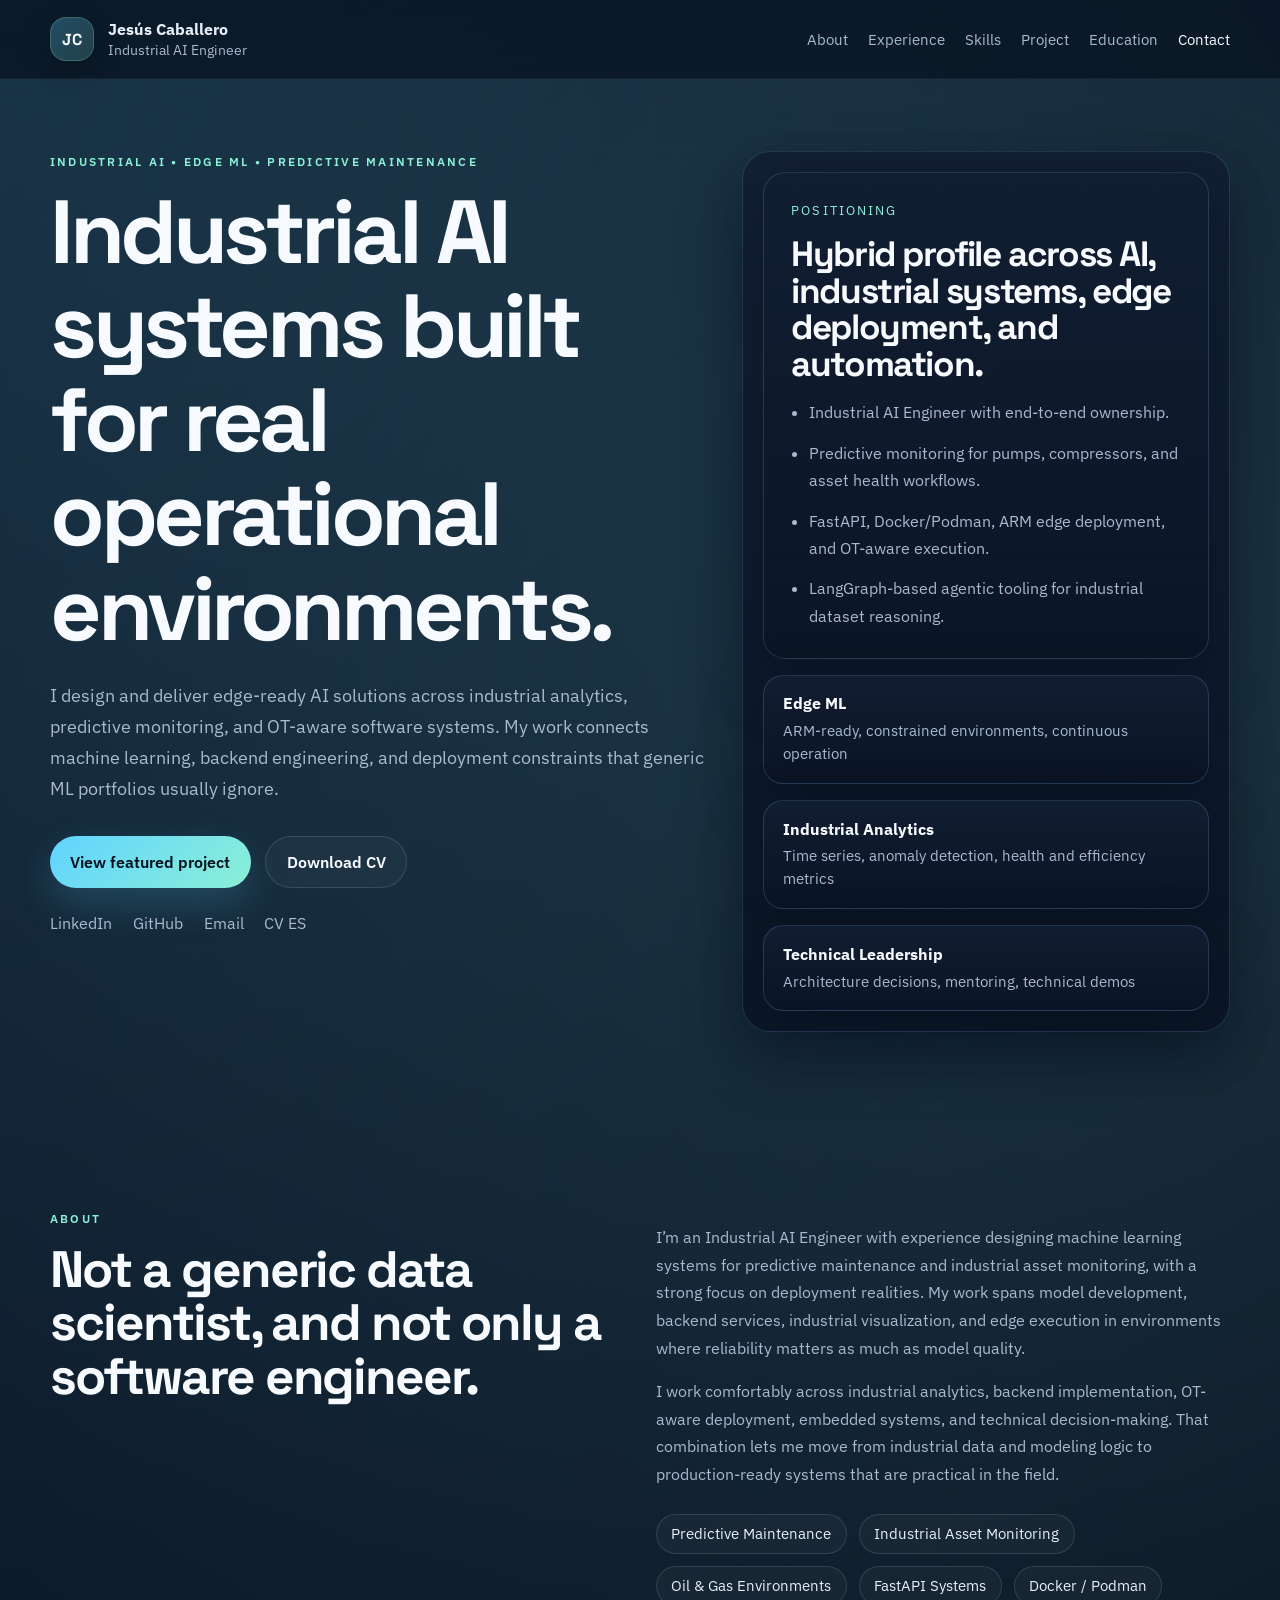
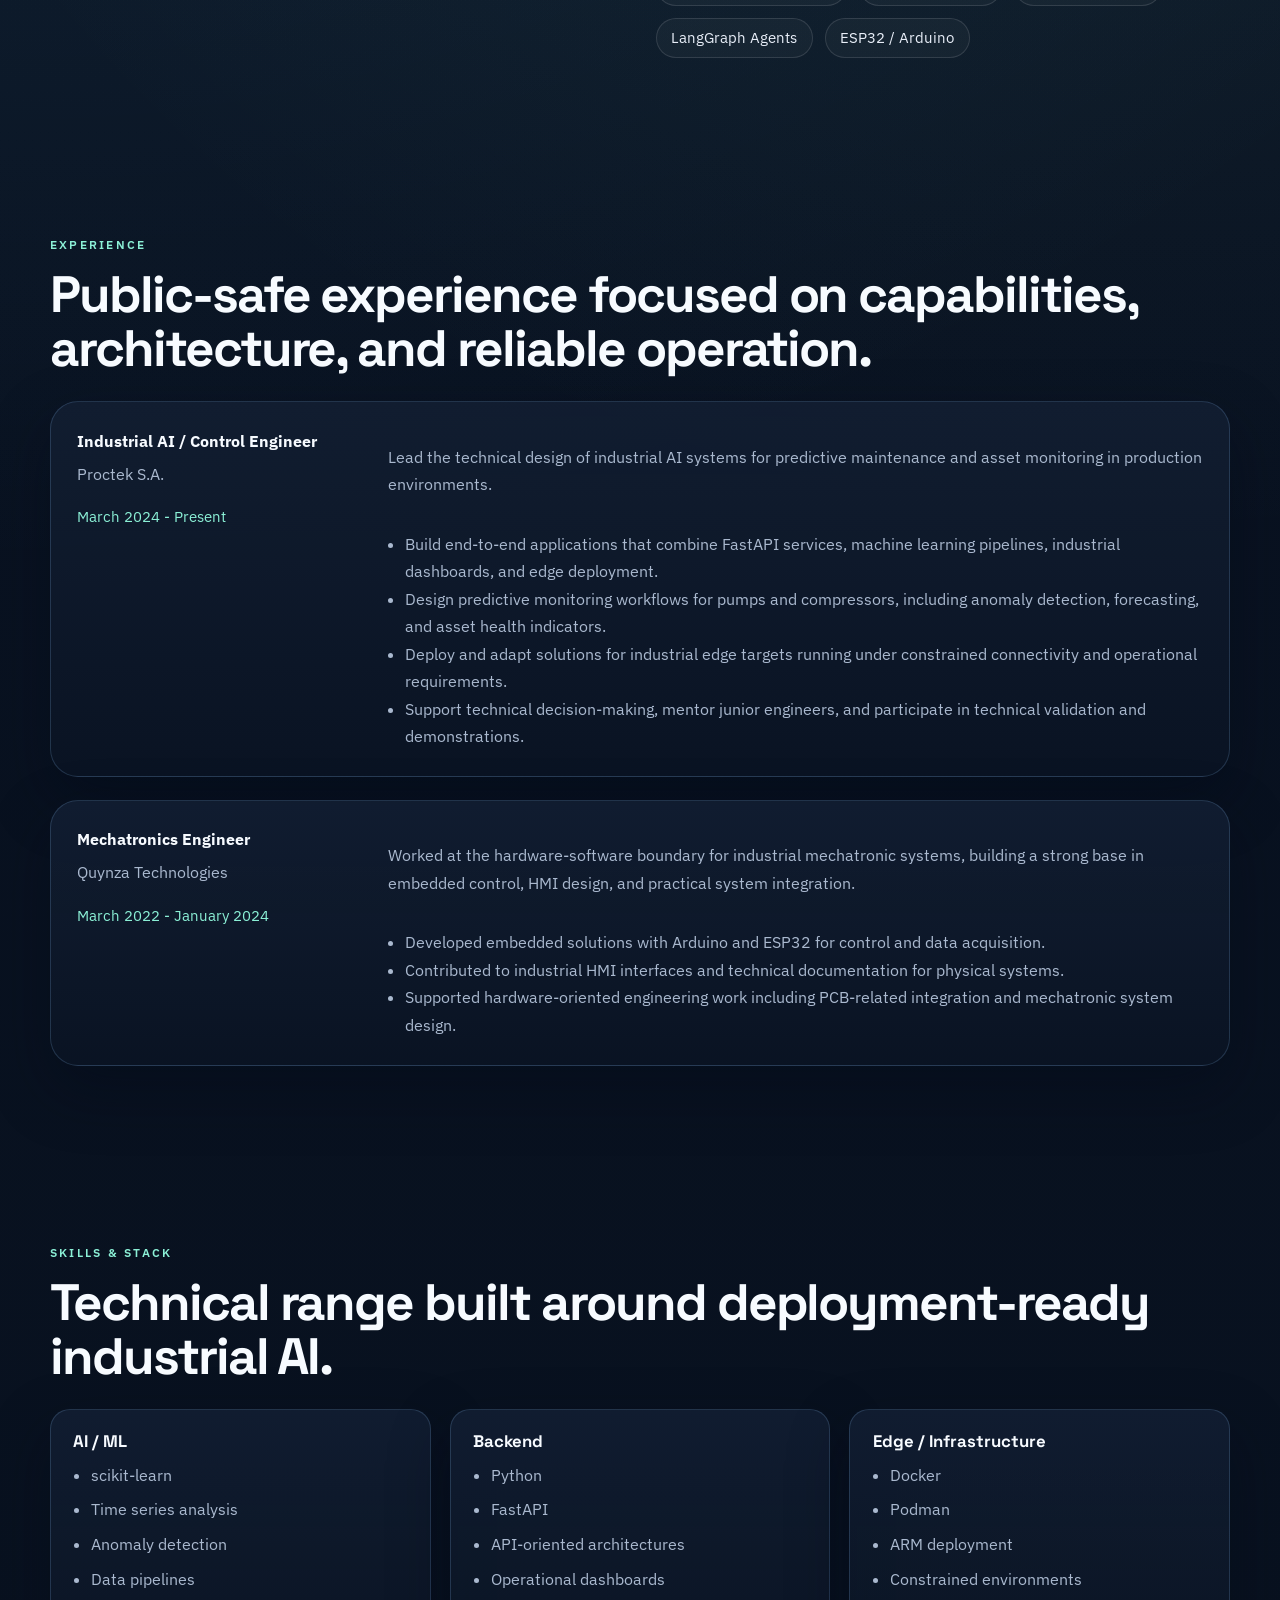
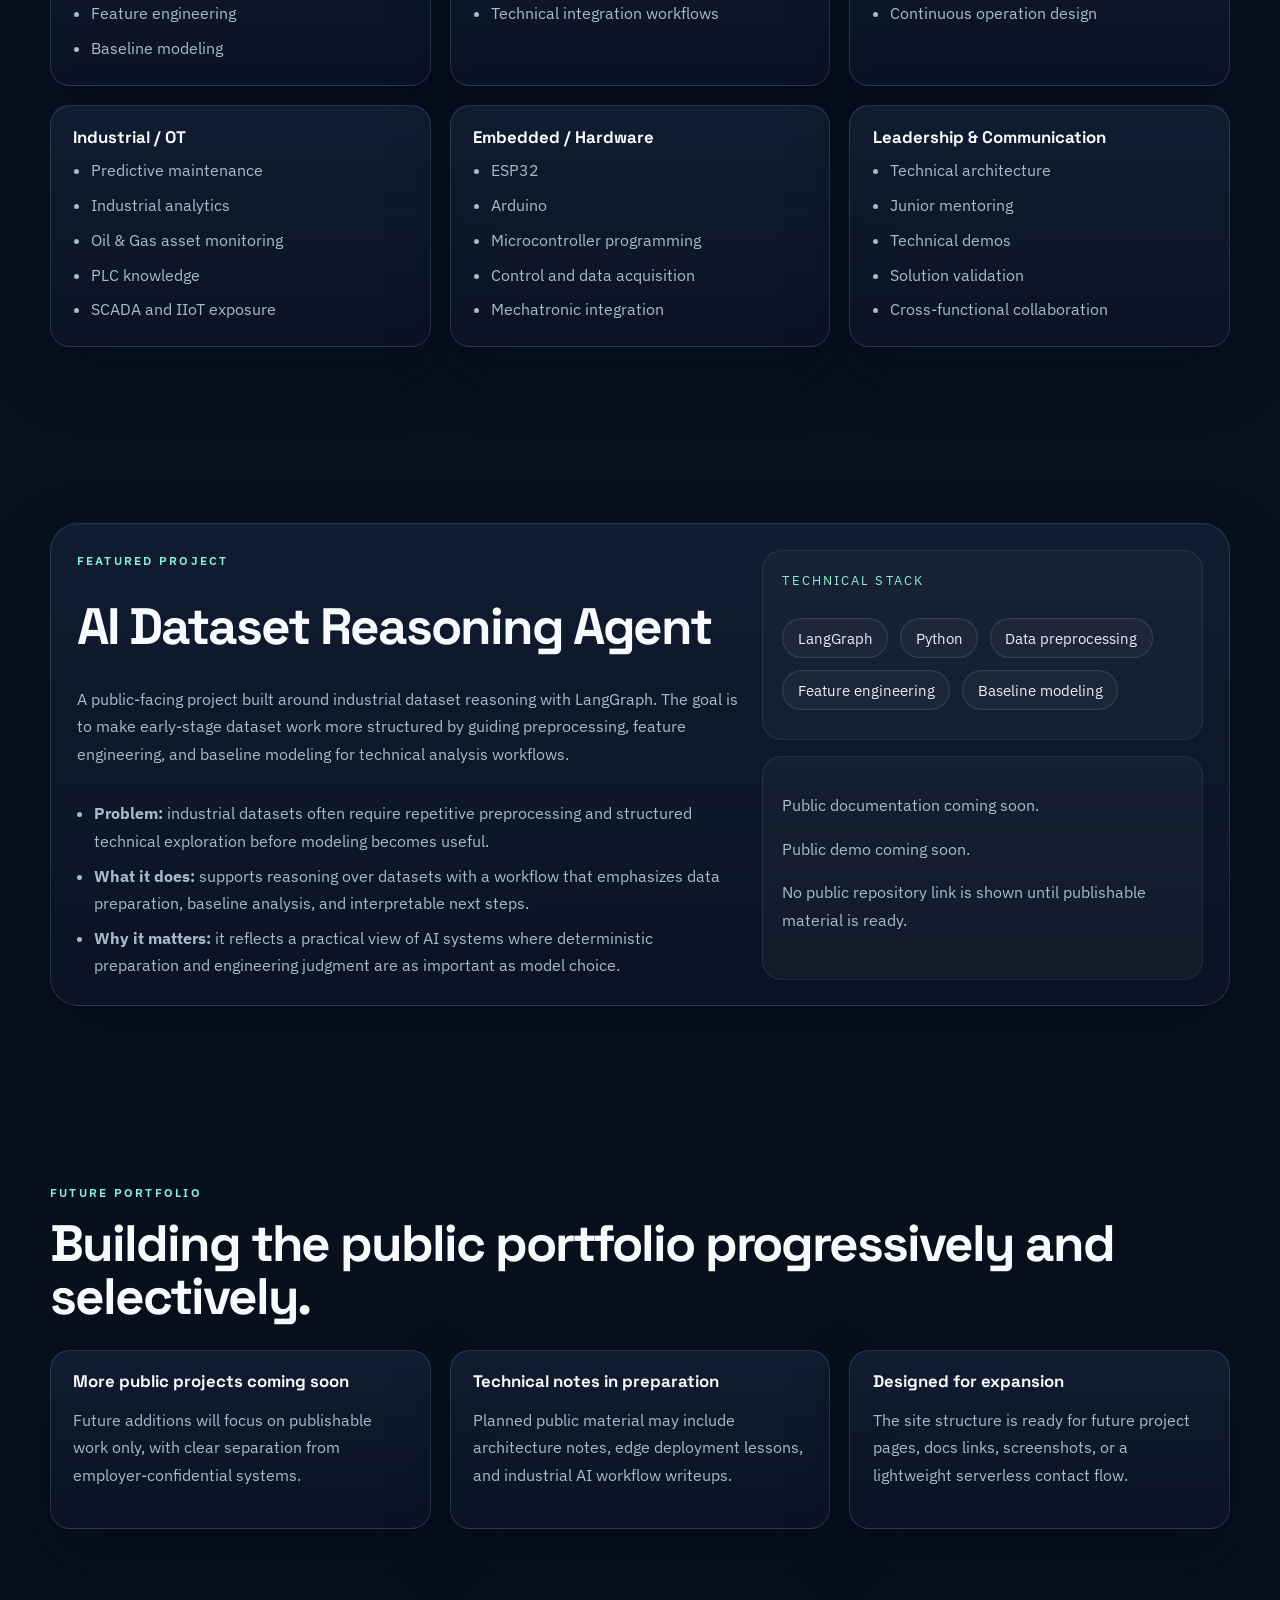
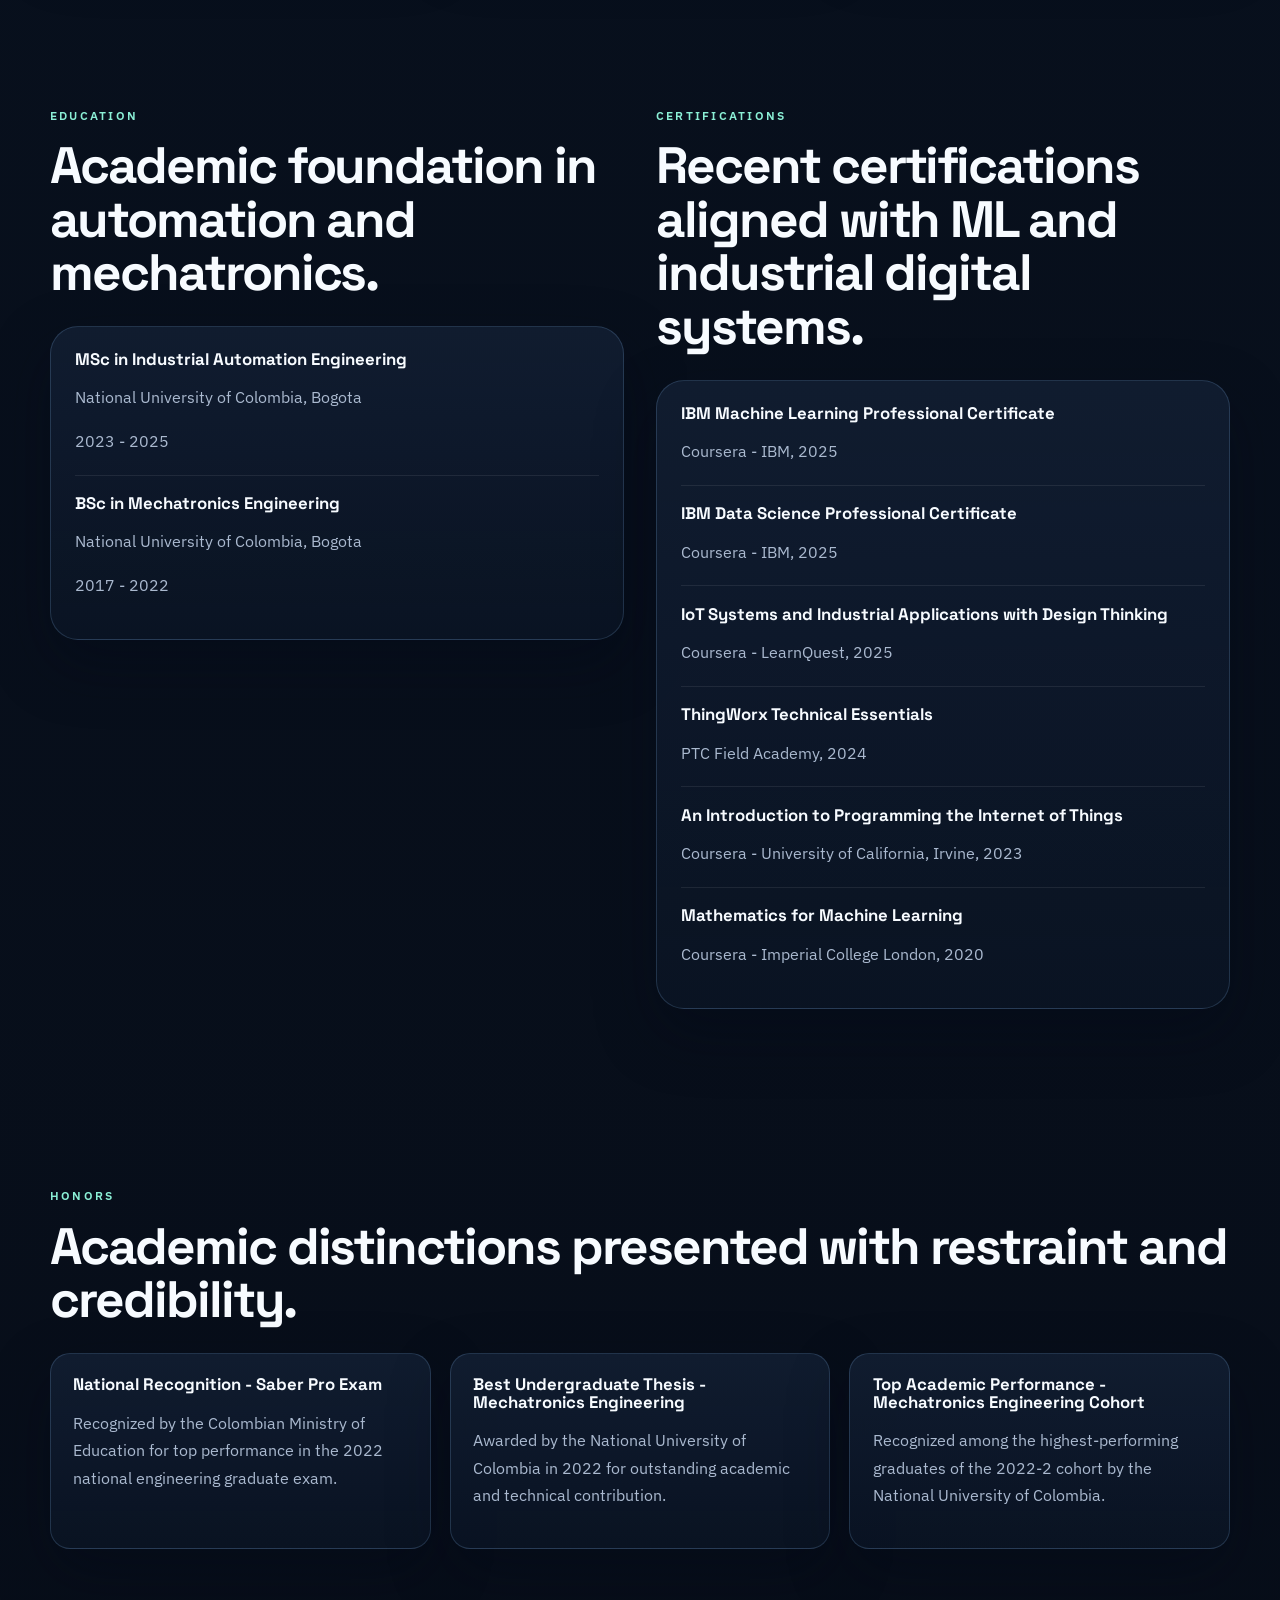
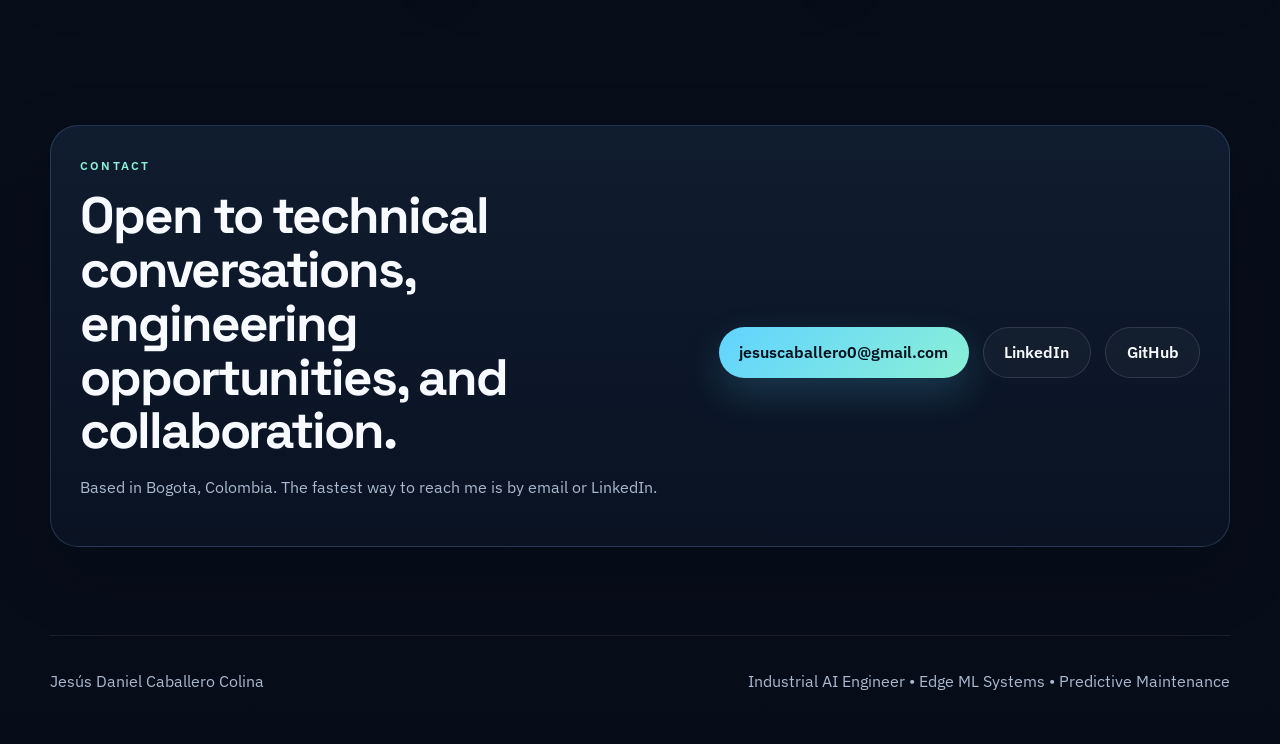
==== index.html @ 7f5365f6 "V1 completa refinada" ====
<!DOCTYPE html>
<html lang="en">
<head>
  <meta charset="UTF-8">
  <meta name="viewport" content="width=device-width, initial-scale=1.0">
  <title>Jesús Caballero | Industrial AI Engineer</title>
  <meta name="description" content="Industrial AI Engineer focused on edge ML systems, predictive maintenance, industrial analytics, and OT-aware deployment for real operational environments.">
  <meta name="keywords" content="Industrial AI Engineer, Edge ML, Predictive Maintenance, Industrial Analytics, Oil and Gas, FastAPI, Docker, LangGraph, Time Series, Anomaly Detection">
  <meta name="theme-color" content="#08111f">
  <meta property="og:title" content="Jesús Caballero | Industrial AI Engineer">
  <meta property="og:description" content="Industrial AI Engineer building edge-ready ML systems for predictive maintenance, industrial analytics, and OT-aware production environments.">
  <meta property="og:type" content="website">
  <meta property="og:url" content="https://jdcaballeroco.github.io/">
  <meta property="og:image" content="https://jdcaballeroco.github.io/assets/icons/favicon.svg">
  <meta name="twitter:card" content="summary_large_image">
  <meta name="twitter:title" content="Jesús Caballero | Industrial AI Engineer">
  <meta name="twitter:description" content="Industrial AI Engineer building edge-ready ML systems for predictive maintenance and industrial analytics.">
  <link rel="icon" href="./assets/icons/favicon.svg" type="image/svg+xml">
  <link rel="preconnect" href="https://fonts.googleapis.com">
  <link rel="preconnect" href="https://fonts.gstatic.com" crossorigin>
  <link href="https://fonts.googleapis.com/css2?family=IBM+Plex+Sans:wght@400;500;600;700&family=Space+Grotesk:wght@500;700&display=swap" rel="stylesheet">
  <link rel="stylesheet" href="./styles.css">
  <script type="application/ld+json">
  {
    "@context": "https://schema.org",
    "@type": "Person",
    "name": "Jesús Daniel Caballero Colina",
    "jobTitle": "Industrial AI Engineer",
    "url": "https://jdcaballeroco.github.io/",
    "email": "mailto:jesuscaballero0@gmail.com",
    "sameAs": [
      "https://www.linkedin.com/in/jdcaballeroco/",
      "https://github.com/jdcaballeroco"
    ],
    "knowsAbout": [
      "Industrial AI",
      "Edge ML",
      "Predictive Maintenance",
      "Industrial Analytics",
      "FastAPI",
      "Docker",
      "LangGraph",
      "Time Series Analysis",
      "Anomaly Detection"
    ],
    "alumniOf": [
      {
        "@type": "CollegeOrUniversity",
        "name": "National University of Colombia"
      }
    ]
  }
  </script>
</head>
<body>
  <a class="skip-link" href="#main-content">Skip to content</a>

  <div class="site-shell">
    <header class="site-header" id="top">
      <div class="container nav-wrap">
        <a class="brand" href="#top" aria-label="Jesús Caballero home">
          <span class="brand-mark">JC</span>
          <span class="brand-text">
            <strong>Jesús Caballero</strong>
            <span>Industrial AI Engineer</span>
          </span>
        </a>

        <button class="nav-toggle" type="button" aria-expanded="false" aria-controls="site-nav">
          <span></span>
          <span></span>
          <span></span>
          <span class="sr-only">Toggle navigation</span>
        </button>

        <nav class="site-nav" id="site-nav" aria-label="Primary">
          <a href="#about">About</a>
          <a href="#experience">Experience</a>
          <a href="#skills">Skills</a>
          <a href="#project">Project</a>
          <a href="#education">Education</a>
          <a href="#contact">Contact</a>
        </nav>
      </div>
    </header>

    <main id="main-content">
      <section class="hero section">
        <div class="container hero-grid">
          <div class="hero-copy" data-reveal>
            <p class="eyebrow">Industrial AI • Edge ML • Predictive Maintenance</p>
            <h1>Industrial AI systems built for real operational environments.</h1>
            <p class="hero-lead">
              I design and deliver edge-ready AI solutions across industrial analytics, predictive monitoring,
              and OT-aware software systems. My work connects machine learning, backend engineering,
              and deployment constraints that generic ML portfolios usually ignore.
            </p>
            <div class="hero-actions">
              <a class="button button-primary" href="#project">View featured project</a>
              <a class="button button-secondary" href="./assets/docs/CV_JesusCaballero_EN.pdf" download>Download CV</a>
            </div>
            <ul class="hero-links" aria-label="External links">
              <li><a href="https://www.linkedin.com/in/jdcaballeroco/" target="_blank" rel="noreferrer">LinkedIn</a></li>
              <li><a href="https://github.com/jdcaballeroco" target="_blank" rel="noreferrer">GitHub</a></li>
              <li><a href="mailto:jesuscaballero0@gmail.com">Email</a></li>
              <li><a href="./assets/docs/CV_JesusCaballero_ES.pdf" download>CV ES</a></li>
            </ul>
          </div>

          <aside class="hero-panel" data-reveal>
            <div class="signal-card">
              <p class="signal-label">Positioning</p>
              <h2>Hybrid profile across AI, industrial systems, edge deployment, and automation.</h2>
              <ul class="signal-list">
                <li>Industrial AI Engineer with end-to-end ownership.</li>
                <li>Predictive monitoring for pumps, compressors, and asset health workflows.</li>
                <li>FastAPI, Docker/Podman, ARM edge deployment, and OT-aware execution.</li>
                <li>LangGraph-based agentic tooling for industrial dataset reasoning.</li>
              </ul>
            </div>

            <div class="metric-row" aria-label="Key focus areas">
              <article class="metric-card">
                <strong>Edge ML</strong>
                <span>ARM-ready, constrained environments, continuous operation</span>
              </article>
              <article class="metric-card">
                <strong>Industrial Analytics</strong>
                <span>Time series, anomaly detection, health and efficiency metrics</span>
              </article>
              <article class="metric-card">
                <strong>Technical Leadership</strong>
                <span>Architecture decisions, mentoring, technical demos</span>
              </article>
            </div>
          </aside>
        </div>
      </section>

      <section class="section" id="about">
        <div class="container section-grid">
          <div class="section-heading" data-reveal>
            <p class="eyebrow">About</p>
            <h2>Not a generic data scientist, and not only a software engineer.</h2>
          </div>
          <div class="section-content" data-reveal>
            <p>
              I’m an Industrial AI Engineer with experience designing machine learning systems for predictive
              maintenance and industrial asset monitoring, with a strong focus on deployment realities. My work
              spans model development, backend services, industrial visualization, and edge execution in
              environments where reliability matters as much as model quality.
            </p>
            <p>
              I work comfortably across industrial analytics, backend implementation, OT-aware deployment,
              embedded systems, and technical decision-making. That combination lets me move from industrial
              data and modeling logic to production-ready systems that are practical in the field.
            </p>
            <div class="pill-row" aria-label="Core domains">
              <span>Predictive Maintenance</span>
              <span>Industrial Asset Monitoring</span>
              <span>Oil &amp; Gas Environments</span>
              <span>FastAPI Systems</span>
              <span>Docker / Podman</span>
              <span>LangGraph Agents</span>
              <span>ESP32 / Arduino</span>
            </div>
          </div>
        </div>
      </section>

      <section class="section" id="experience">
        <div class="container">
          <div class="section-heading" data-reveal>
            <p class="eyebrow">Experience</p>
            <h2>Public-safe experience focused on capabilities, architecture, and reliable operation.</h2>
          </div>

          <div class="timeline">
            <article class="timeline-card" data-reveal>
              <div class="timeline-meta">
                <p class="timeline-role">Industrial AI / Control Engineer</p>
                <p class="timeline-company">Proctek S.A.</p>
                <p class="timeline-date">March 2024 - Present</p>
              </div>
              <div class="timeline-body">
                <p>
                  Lead the technical design of industrial AI systems for predictive maintenance and asset
                  monitoring in production environments.
                </p>
                <ul>
                  <li>Build end-to-end applications that combine FastAPI services, machine learning pipelines, industrial dashboards, and edge deployment.</li>
                  <li>Design predictive monitoring workflows for pumps and compressors, including anomaly detection, forecasting, and asset health indicators.</li>
                  <li>Deploy and adapt solutions for industrial edge targets running under constrained connectivity and operational requirements.</li>
                  <li>Support technical decision-making, mentor junior engineers, and participate in technical validation and demonstrations.</li>
                </ul>
              </div>
            </article>

            <article class="timeline-card" data-reveal>
              <div class="timeline-meta">
                <p class="timeline-role">Mechatronics Engineer</p>
                <p class="timeline-company">Quynza Technologies</p>
                <p class="timeline-date">March 2022 - January 2024</p>
              </div>
              <div class="timeline-body">
                <p>
                  Worked at the hardware-software boundary for industrial mechatronic systems, building a strong
                  base in embedded control, HMI design, and practical system integration.
                </p>
                <ul>
                  <li>Developed embedded solutions with Arduino and ESP32 for control and data acquisition.</li>
                  <li>Contributed to industrial HMI interfaces and technical documentation for physical systems.</li>
                  <li>Supported hardware-oriented engineering work including PCB-related integration and mechatronic system design.</li>
                </ul>
              </div>
            </article>
          </div>
        </div>
      </section>

      <section class="section" id="skills">
        <div class="container">
          <div class="section-heading" data-reveal>
            <p class="eyebrow">Skills &amp; Stack</p>
            <h2>Technical range built around deployment-ready industrial AI.</h2>
          </div>

          <div class="skill-grid">
            <article class="skill-card" data-reveal>
              <h3>AI / ML</h3>
              <ul>
                <li>scikit-learn</li>
                <li>Time series analysis</li>
                <li>Anomaly detection</li>
                <li>Data pipelines</li>
                <li>Feature engineering</li>
                <li>Baseline modeling</li>
              </ul>
            </article>

            <article class="skill-card" data-reveal>
              <h3>Backend</h3>
              <ul>
                <li>Python</li>
                <li>FastAPI</li>
                <li>API-oriented architectures</li>
                <li>Operational dashboards</li>
                <li>Technical integration workflows</li>
              </ul>
            </article>

            <article class="skill-card" data-reveal>
              <h3>Edge / Infrastructure</h3>
              <ul>
                <li>Docker</li>
                <li>Podman</li>
                <li>ARM deployment</li>
                <li>Constrained environments</li>
                <li>Continuous operation design</li>
              </ul>
            </article>

            <article class="skill-card" data-reveal>
              <h3>Industrial / OT</h3>
              <ul>
                <li>Predictive maintenance</li>
                <li>Industrial analytics</li>
                <li>Oil &amp; Gas asset monitoring</li>
                <li>PLC knowledge</li>
                <li>SCADA and IIoT exposure</li>
              </ul>
            </article>

            <article class="skill-card" data-reveal>
              <h3>Embedded / Hardware</h3>
              <ul>
                <li>ESP32</li>
                <li>Arduino</li>
                <li>Microcontroller programming</li>
                <li>Control and data acquisition</li>
                <li>Mechatronic integration</li>
              </ul>
            </article>

            <article class="skill-card" data-reveal>
              <h3>Leadership &amp; Communication</h3>
              <ul>
                <li>Technical architecture</li>
                <li>Junior mentoring</li>
                <li>Technical demos</li>
                <li>Solution validation</li>
                <li>Cross-functional collaboration</li>
              </ul>
            </article>
          </div>
        </div>
      </section>

      <section class="section" id="project">
        <div class="container">
          <div class="project-card" data-reveal>
            <div class="project-copy">
              <p class="eyebrow">Featured Project</p>
              <h2>AI Dataset Reasoning Agent</h2>
              <p>
                A public-facing project built around industrial dataset reasoning with LangGraph. The goal is to
                make early-stage dataset work more structured by guiding preprocessing, feature engineering, and
                baseline modeling for technical analysis workflows.
              </p>
              <ul class="project-points">
                <li><strong>Problem:</strong> industrial datasets often require repetitive preprocessing and structured technical exploration before modeling becomes useful.</li>
                <li><strong>What it does:</strong> supports reasoning over datasets with a workflow that emphasizes data preparation, baseline analysis, and interpretable next steps.</li>
                <li><strong>Why it matters:</strong> it reflects a practical view of AI systems where deterministic preparation and engineering judgment are as important as model choice.</li>
              </ul>
            </div>

            <div class="project-side">
              <div class="stack-card">
                <p class="stack-title">Technical stack</p>
                <div class="pill-row">
                  <span>LangGraph</span>
                  <span>Python</span>
                  <span>Data preprocessing</span>
                  <span>Feature engineering</span>
                  <span>Baseline modeling</span>
                </div>
              </div>

              <div class="placeholder-card">
                <p>Public documentation coming soon.</p>
                <p>Public demo coming soon.</p>
                <p>No public repository link is shown until publishable material is ready.</p>
              </div>
            </div>
          </div>
        </div>
      </section>

      <section class="section" id="future">
        <div class="container">
          <div class="section-heading" data-reveal>
            <p class="eyebrow">Future Portfolio</p>
            <h2>Building the public portfolio progressively and selectively.</h2>
          </div>

          <div class="future-grid">
            <article class="future-card" data-reveal>
              <h3>More public projects coming soon</h3>
              <p>
                Future additions will focus on publishable work only, with clear separation from employer-confidential systems.
              </p>
            </article>
            <article class="future-card" data-reveal>
              <h3>Technical notes in preparation</h3>
              <p>
                Planned public material may include architecture notes, edge deployment lessons, and industrial AI workflow writeups.
              </p>
            </article>
            <article class="future-card" data-reveal>
              <h3>Designed for expansion</h3>
              <p>
                The site structure is ready for future project pages, docs links, screenshots, or a lightweight serverless contact flow.
              </p>
            </article>
          </div>
        </div>
      </section>

      <section class="section" id="education">
        <div class="container two-column">
          <div data-reveal>
            <div class="section-heading">
              <p class="eyebrow">Education</p>
              <h2>Academic foundation in automation and mechatronics.</h2>
            </div>

            <div class="info-card">
              <article class="info-item">
                <h3>MSc in Industrial Automation Engineering</h3>
                <p>National University of Colombia, Bogota</p>
                <p>2023 - 2025</p>
              </article>
              <article class="info-item">
                <h3>BSc in Mechatronics Engineering</h3>
                <p>National University of Colombia, Bogota</p>
                <p>2017 - 2022</p>
              </article>
            </div>
          </div>

          <div data-reveal>
            <div class="section-heading">
              <p class="eyebrow">Certifications</p>
              <h2>Recent certifications aligned with ML and industrial digital systems.</h2>
            </div>

            <div class="info-card">
              <article class="info-item">
                <h3>IBM Machine Learning Professional Certificate</h3>
                <p>Coursera - IBM, 2025</p>
              </article>
              <article class="info-item">
                <h3>IBM Data Science Professional Certificate</h3>
                <p>Coursera - IBM, 2025</p>
              </article>
              <article class="info-item">
                <h3>IoT Systems and Industrial Applications with Design Thinking</h3>
                <p>Coursera - LearnQuest, 2025</p>
              </article>
              <article class="info-item">
                <h3>ThingWorx Technical Essentials</h3>
                <p>PTC Field Academy, 2024</p>
              </article>
              <article class="info-item">
                <h3>An Introduction to Programming the Internet of Things</h3>
                <p>Coursera - University of California, Irvine, 2023</p>
              </article>
              <article class="info-item">
                <h3>Mathematics for Machine Learning</h3>
                <p>Coursera - Imperial College London, 2020</p>
              </article>
            </div>
          </div>
        </div>
      </section>

      <section class="section" id="honors">
        <div class="container">
          <div class="section-heading" data-reveal>
            <p class="eyebrow">Honors</p>
            <h2>Academic distinctions presented with restraint and credibility.</h2>
          </div>
          <div class="honor-list" data-reveal>
            <article class="honor-card">
              <h3>National Recognition - Saber Pro Exam</h3>
              <p>Recognized by the Colombian Ministry of Education for top performance in the 2022 national engineering graduate exam.</p>
            </article>
            <article class="honor-card">
              <h3>Best Undergraduate Thesis - Mechatronics Engineering</h3>
              <p>Awarded by the National University of Colombia in 2022 for outstanding academic and technical contribution.</p>
            </article>
            <article class="honor-card">
              <h3>Top Academic Performance - Mechatronics Engineering Cohort</h3>
              <p>Recognized among the highest-performing graduates of the 2022-2 cohort by the National University of Colombia.</p>
            </article>
          </div>
        </div>
      </section>

      <section class="section" id="contact">
        <div class="container contact-card" data-reveal>
          <div>
            <p class="eyebrow">Contact</p>
            <h2>Open to technical conversations, engineering opportunities, and collaboration.</h2>
            <p>
              Based in Bogota, Colombia. The fastest way to reach me is by email or LinkedIn.
            </p>
          </div>
          <div class="contact-actions">
            <a class="button button-primary" href="mailto:jesuscaballero0@gmail.com">jesuscaballero0@gmail.com</a>
            <a class="button button-secondary" href="https://www.linkedin.com/in/jdcaballeroco/" target="_blank" rel="noreferrer">LinkedIn</a>
            <a class="button button-secondary" href="https://github.com/jdcaballeroco" target="_blank" rel="noreferrer">GitHub</a>
          </div>
        </div>
      </section>
    </main>

    <footer class="site-footer">
      <div class="container footer-wrap">
        <p>Jesús Daniel Caballero Colina</p>
        <p>Industrial AI Engineer • Edge ML Systems • Predictive Maintenance</p>
      </div>
    </footer>
  </div>

  <script src="./script.js"></script>
</body>
</html>
---- styles.css ----
:root {
  --bg: #08111f;
  --surface-border: rgba(147, 197, 253, 0.18);
  --text: #e8eef8;
  --muted: #aab9cf;
  --heading: #f7fbff;
  --accent: #61d3ff;
  --accent-strong: #8bf0d6;
  --accent-shadow: rgba(97, 211, 255, 0.18);
  --focus: #9ae6ff;
  --max-width: 1180px;
  --radius-lg: 28px;
  --radius-md: 20px;
  --shadow: 0 24px 60px rgba(2, 8, 23, 0.35);
}

*,
*::before,
*::after {
  box-sizing: border-box;
}

html {
  scroll-behavior: smooth;
}

body {
  margin: 0;
  font-family: "IBM Plex Sans", "Segoe UI", sans-serif;
  background:
    radial-gradient(circle at top left, rgba(97, 211, 255, 0.16), transparent 30%),
    radial-gradient(circle at 90% 10%, rgba(139, 240, 214, 0.1), transparent 22%),
    linear-gradient(180deg, #0a1323 0%, #08111f 48%, #070d18 100%);
  color: var(--text);
  min-height: 100vh;
}

body::before {
  content: "";
  position: fixed;
  inset: 0;
  background-image:
    linear-gradient(rgba(255, 255, 255, 0.02) 1px, transparent 1px),
    linear-gradient(90deg, rgba(255, 255, 255, 0.02) 1px, transparent 1px);
  background-size: 72px 72px;
  mask-image: linear-gradient(180deg, rgba(0, 0, 0, 0.45), transparent 85%);
  pointer-events: none;
}

a {
  color: inherit;
}

.skip-link,
.sr-only {
  position: absolute;
  width: 1px;
  height: 1px;
  padding: 0;
  margin: -1px;
  overflow: hidden;
  clip: rect(0, 0, 0, 0);
  white-space: nowrap;
  border: 0;
}

.skip-link:focus {
  width: auto;
  height: auto;
  clip: auto;
  margin: 1rem;
  padding: 0.75rem 1rem;
  background: var(--heading);
  color: #03101d;
  border-radius: 999px;
  z-index: 100;
}

.container {
  width: min(var(--max-width), calc(100% - 2rem));
  margin: 0 auto;
}

.section {
  padding: 5.5rem 0;
}

.eyebrow {
  margin: 0 0 0.8rem;
  color: var(--accent-strong);
  text-transform: uppercase;
  letter-spacing: 0.18em;
  font-size: 0.78rem;
  font-weight: 600;
}

h1,
h2,
h3 {
  color: var(--heading);
  font-family: "Space Grotesk", "IBM Plex Sans", sans-serif;
  line-height: 1.05;
  margin: 0;
}

h1 {
  font-size: clamp(2.8rem, 7vw, 5.8rem);
  letter-spacing: -0.05em;
}

h2 {
  font-size: clamp(2rem, 4vw, 3.4rem);
  letter-spacing: -0.04em;
}

h3 {
  font-size: 1.05rem;
}

p,
li {
  color: var(--muted);
  line-height: 1.72;
  font-size: 1rem;
}

ul {
  padding-left: 1.1rem;
  margin: 0;
}

.site-header {
  position: sticky;
  top: 0;
  z-index: 20;
  backdrop-filter: blur(20px);
  background: rgba(8, 17, 31, 0.72);
  border-bottom: 1px solid rgba(255, 255, 255, 0.05);
}

.nav-wrap {
  display: flex;
  align-items: center;
  justify-content: space-between;
  min-height: 78px;
  gap: 1.5rem;
}

.brand {
  display: inline-flex;
  align-items: center;
  gap: 0.9rem;
  text-decoration: none;
}

.brand-mark {
  width: 2.75rem;
  height: 2.75rem;
  border-radius: 16px;
  display: grid;
  place-items: center;
  background: linear-gradient(135deg, rgba(97, 211, 255, 0.28), rgba(139, 240, 214, 0.18));
  border: 1px solid rgba(139, 240, 214, 0.22);
  color: var(--heading);
  font-family: "Space Grotesk", sans-serif;
  font-weight: 700;
  box-shadow: 0 12px 30px rgba(0, 0, 0, 0.2);
}

.brand-text {
  display: grid;
  gap: 0.1rem;
}

.brand-text strong {
  font-size: 0.98rem;
}

.brand-text span {
  color: var(--muted);
  font-size: 0.85rem;
}

.site-nav {
  display: flex;
  align-items: center;
  gap: 1.25rem;
}

.site-nav a {
  text-decoration: none;
  color: var(--muted);
  font-size: 0.95rem;
}

.site-nav a:hover,
.site-nav a.is-active {
  color: var(--heading);
}

.nav-toggle {
  display: none;
  background: transparent;
  border: 0;
  padding: 0;
}

.nav-toggle span {
  display: block;
  width: 1.5rem;
  height: 2px;
  background: var(--heading);
  margin: 0.28rem 0;
}

.hero {
  padding-top: 4.5rem;
}

.hero-grid {
  display: grid;
  grid-template-columns: minmax(0, 1.15fr) minmax(320px, 0.85fr);
  gap: 2rem;
  align-items: start;
}

.hero-lead {
  margin-top: 1.6rem;
  max-width: 50rem;
  font-size: 1.12rem;
}

.hero-actions,
.contact-actions {
  display: flex;
  flex-wrap: wrap;
  gap: 0.9rem;
  margin-top: 2rem;
}

.button {
  display: inline-flex;
  align-items: center;
  justify-content: center;
  gap: 0.4rem;
  padding: 0.92rem 1.28rem;
  border-radius: 999px;
  text-decoration: none;
  font-weight: 600;
  transition: transform 180ms ease, box-shadow 180ms ease, border-color 180ms ease;
}

.button:hover {
  transform: translateY(-1px);
}

.button-primary {
  color: #03101d;
  background: linear-gradient(135deg, var(--accent), var(--accent-strong));
  box-shadow: 0 16px 38px var(--accent-shadow);
}

.button-secondary {
  color: var(--heading);
  background: rgba(255, 255, 255, 0.03);
  border: 1px solid rgba(255, 255, 255, 0.12);
}

.hero-links {
  list-style: none;
  padding: 0;
  display: flex;
  flex-wrap: wrap;
  gap: 0.9rem 1.3rem;
  margin-top: 1.4rem;
}

.hero-links a {
  color: var(--muted);
  text-decoration: none;
}

.hero-links a:hover {
  color: var(--heading);
}

.hero-panel,
.signal-card,
.metric-card,
.timeline-card,
.skill-card,
.project-card,
.future-card,
.info-card,
.honor-card,
.contact-card {
  background: linear-gradient(180deg, rgba(18, 30, 50, 0.9), rgba(10, 20, 36, 0.85));
  border: 1px solid var(--surface-border);
  box-shadow: var(--shadow);
}

.hero-panel {
  border-radius: var(--radius-lg);
  padding: 1.25rem;
}

.signal-card {
  padding: 1.7rem;
  border-radius: 22px;
}

.signal-label,
.stack-title {
  font-size: 0.82rem;
  text-transform: uppercase;
  letter-spacing: 0.16em;
  color: var(--accent-strong);
  margin: 0 0 0.8rem;
}

.signal-card h2 {
  font-size: clamp(1.5rem, 3vw, 2.2rem);
  margin-bottom: 1rem;
}

.signal-list {
  display: grid;
  gap: 0.8rem;
}

.metric-row {
  display: grid;
  gap: 1rem;
  margin-top: 1rem;
}

.metric-card {
  border-radius: var(--radius-md);
  padding: 1.1rem 1.2rem;
}

.metric-card strong {
  display: block;
  margin-bottom: 0.35rem;
  color: var(--heading);
}

.metric-card span {
  color: var(--muted);
  line-height: 1.55;
  font-size: 0.94rem;
}

.section-grid,
.two-column {
  display: grid;
  grid-template-columns: repeat(2, minmax(0, 1fr));
  gap: 2rem;
}

.section-heading {
  margin-bottom: 1.6rem;
}

.section-content p + p {
  margin-top: 1rem;
}

.pill-row {
  display: flex;
  flex-wrap: wrap;
  gap: 0.75rem;
  margin-top: 1.6rem;
}

.pill-row span {
  display: inline-flex;
  align-items: center;
  min-height: 2.5rem;
  padding: 0.5rem 0.9rem;
  border-radius: 999px;
  border: 1px solid rgba(255, 255, 255, 0.12);
  background: rgba(255, 255, 255, 0.03);
  color: var(--text);
  font-size: 0.92rem;
}

.timeline {
  display: grid;
  gap: 1.4rem;
}

.timeline-card {
  display: grid;
  grid-template-columns: minmax(180px, 0.35fr) minmax(0, 1fr);
  gap: 1.6rem;
  border-radius: var(--radius-lg);
  padding: 1.6rem;
}

.timeline-role,
.timeline-company,
.timeline-date {
  margin: 0;
}

.timeline-role {
  font-weight: 700;
  color: var(--heading);
}

.timeline-company {
  margin-top: 0.35rem;
}

.timeline-date {
  margin-top: 1rem;
  color: var(--accent-strong);
  font-size: 0.92rem;
}

.timeline-body {
  display: grid;
  gap: 1rem;
}

.skill-grid,
.future-grid,
.honor-list {
  display: grid;
  grid-template-columns: repeat(3, minmax(0, 1fr));
  gap: 1.2rem;
}

.skill-card,
.future-card,
.honor-card {
  border-radius: var(--radius-md);
  padding: 1.4rem;
}

.skill-card h3,
.future-card h3,
.honor-card h3,
.info-item h3 {
  margin-bottom: 0.7rem;
}

.skill-card ul,
.project-points {
  display: grid;
  gap: 0.45rem;
}

.project-card {
  display: grid;
  grid-template-columns: minmax(0, 1.2fr) minmax(280px, 0.8fr);
  gap: 1.5rem;
  border-radius: var(--radius-lg);
  padding: 1.6rem;
}

.project-copy {
  display: grid;
  gap: 1rem;
}

.project-side {
  display: grid;
  gap: 1rem;
}

.stack-card,
.placeholder-card {
  border-radius: var(--radius-md);
  border: 1px solid rgba(255, 255, 255, 0.08);
  background: rgba(255, 255, 255, 0.03);
  padding: 1.2rem;
}

.info-card {
  border-radius: var(--radius-lg);
  padding: 1.5rem;
}

.info-card .info-item + .info-item {
  margin-top: 1.2rem;
  padding-top: 1.2rem;
  border-top: 1px solid rgba(255, 255, 255, 0.08);
}

.contact-card {
  border-radius: var(--radius-lg);
  padding: 1.8rem;
  display: grid;
  grid-template-columns: minmax(0, 1fr) auto;
  gap: 1.6rem;
  align-items: center;
}

.site-footer {
  padding: 0 0 2rem;
}

.footer-wrap {
  display: flex;
  flex-wrap: wrap;
  gap: 0.5rem 1.5rem;
  justify-content: space-between;
  padding-top: 1rem;
  border-top: 1px solid rgba(255, 255, 255, 0.08);
}

[data-reveal] {
  opacity: 0;
  transform: translateY(24px);
  transition: opacity 500ms ease, transform 500ms ease;
}

[data-reveal].is-visible {
  opacity: 1;
  transform: none;
}

a:focus-visible,
button:focus-visible {
  outline: 3px solid var(--focus);
  outline-offset: 4px;
}

@media (max-width: 980px) {
  .hero-grid,
  .section-grid,
  .two-column,
  .project-card,
  .contact-card,
  .timeline-card,
  .skill-grid,
  .future-grid,
  .honor-list {
    grid-template-columns: 1fr;
  }

  .site-nav {
    position: absolute;
    top: calc(100% + 0.5rem);
    right: 1rem;
    left: 1rem;
    display: none;
    flex-direction: column;
    align-items: flex-start;
    gap: 0.9rem;
    padding: 1rem;
    border-radius: var(--radius-md);
    background: rgba(10, 20, 36, 0.96);
    border: 1px solid rgba(255, 255, 255, 0.08);
    box-shadow: var(--shadow);
  }

  .site-nav.is-open {
    display: flex;
  }

  .nav-toggle {
    display: block;
  }
}

@media (max-width: 720px) {
  .section {
    padding: 4.4rem 0;
  }

  .hero {
    padding-top: 3.2rem;
  }

  .button,
  .hero-links {
    width: 100%;
  }

  .hero-actions,
  .contact-actions {
    flex-direction: column;
    align-items: stretch;
  }

  .hero-links {
    display: grid;
    gap: 0.85rem;
  }
}

@media (prefers-reduced-motion: reduce) {
  html {
    scroll-behavior: auto;
  }

  *,
  *::before,
  *::after {
    animation-duration: 0.01ms !important;
    animation-iteration-count: 1 !important;
    transition-duration: 0.01ms !important;
  }

  [data-reveal] {
    opacity: 1;
    transform: none;
  }
}
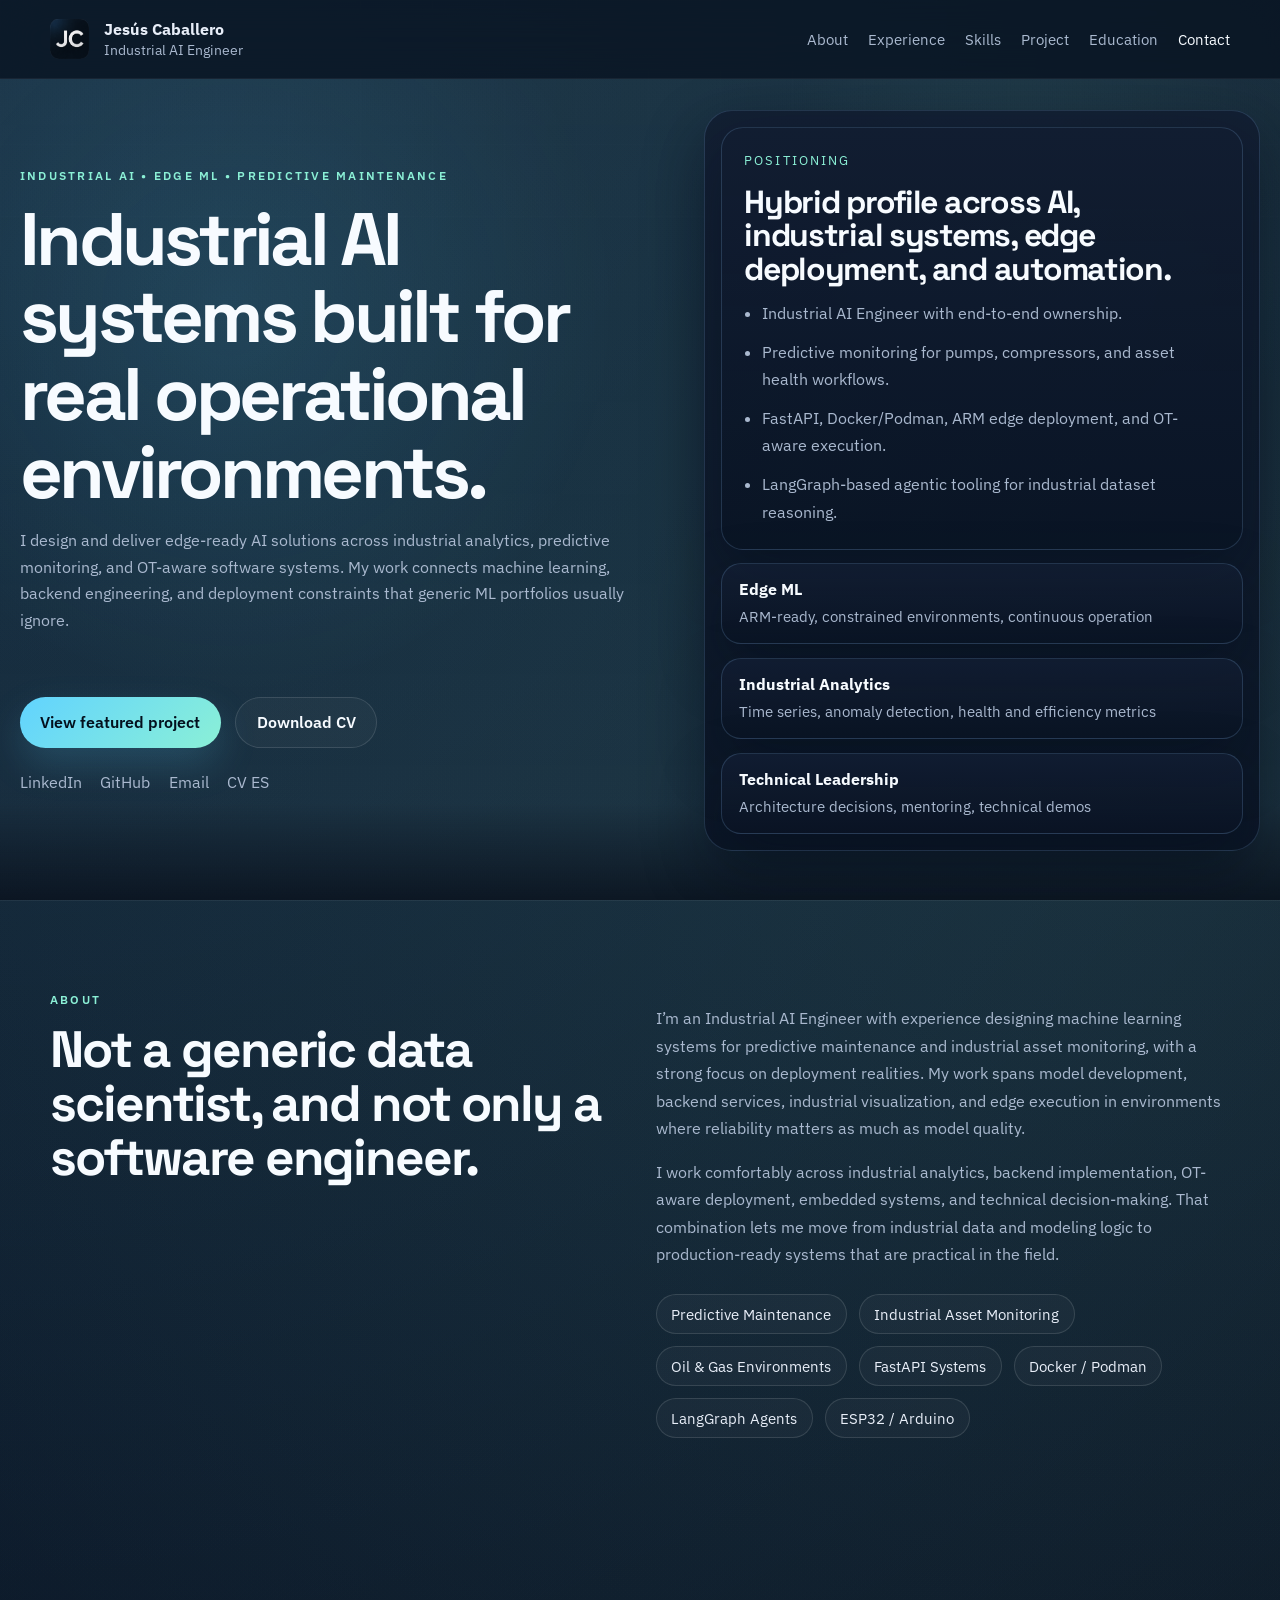
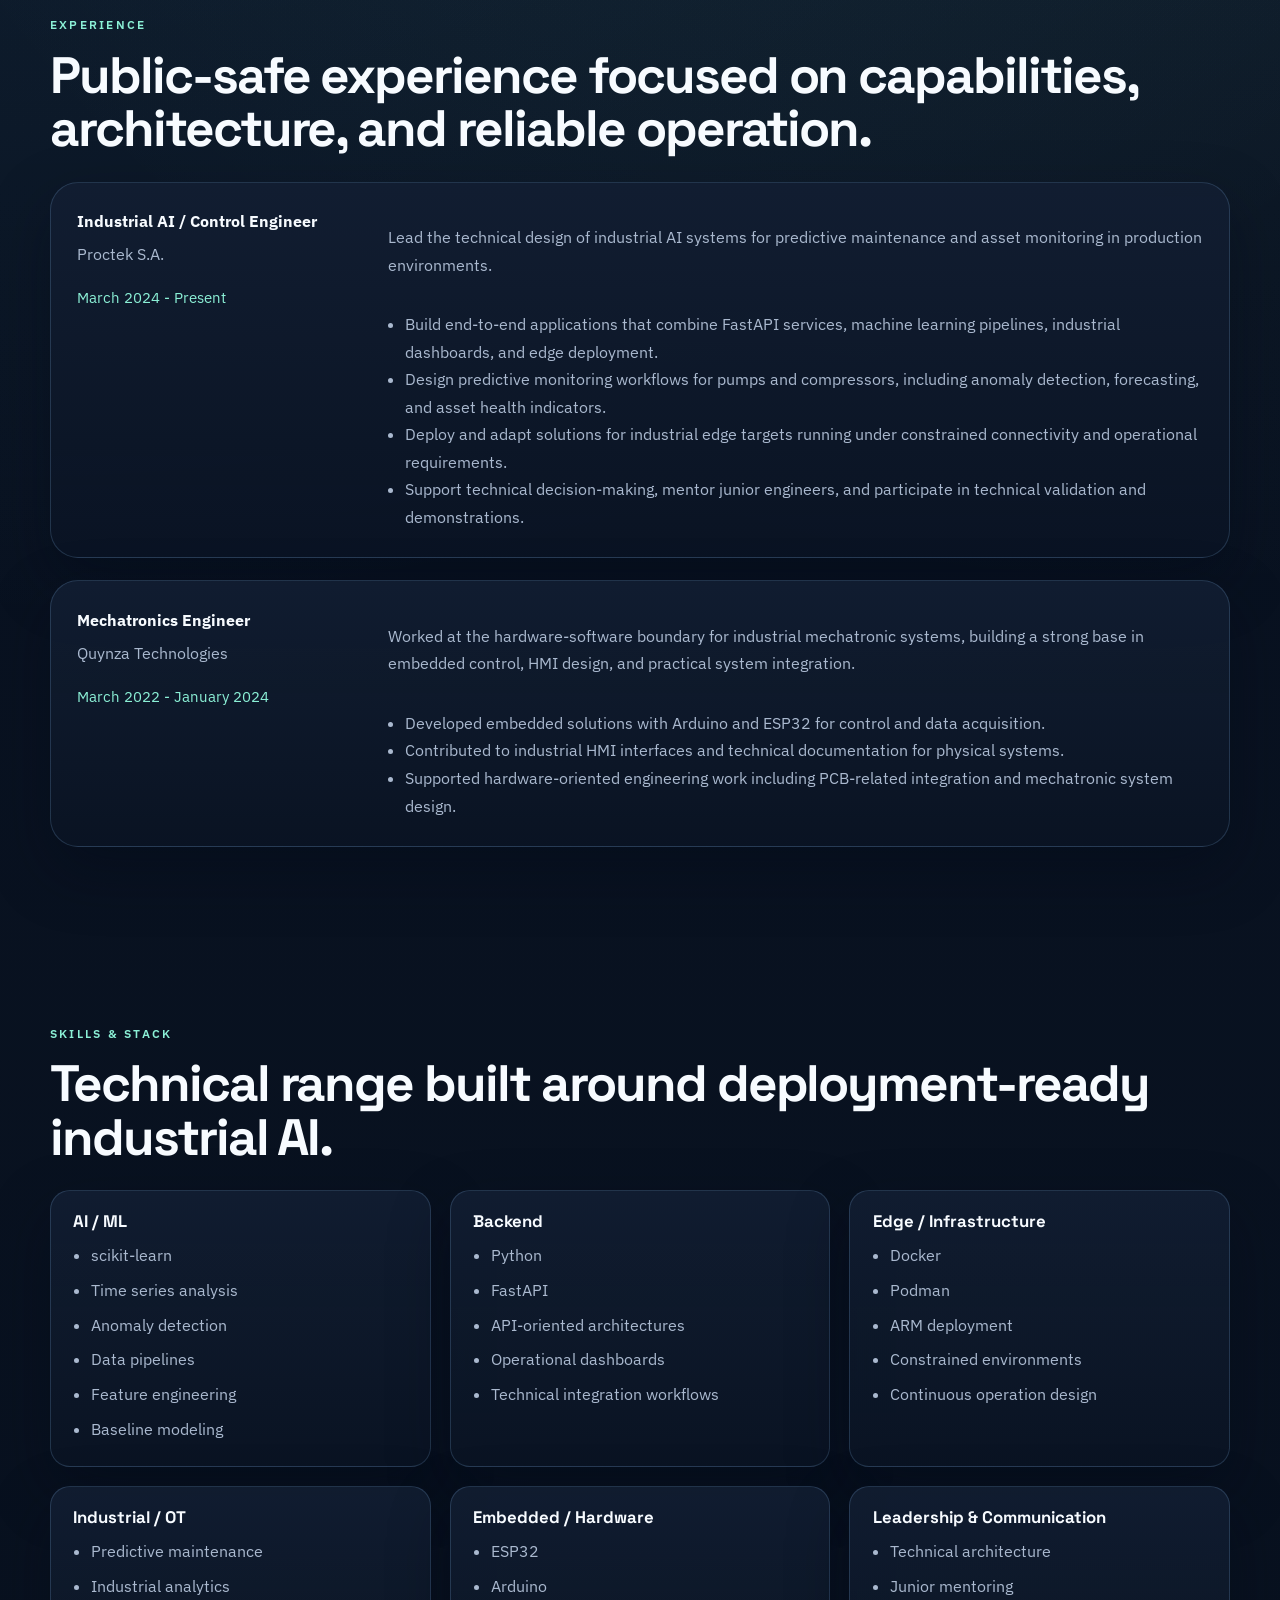
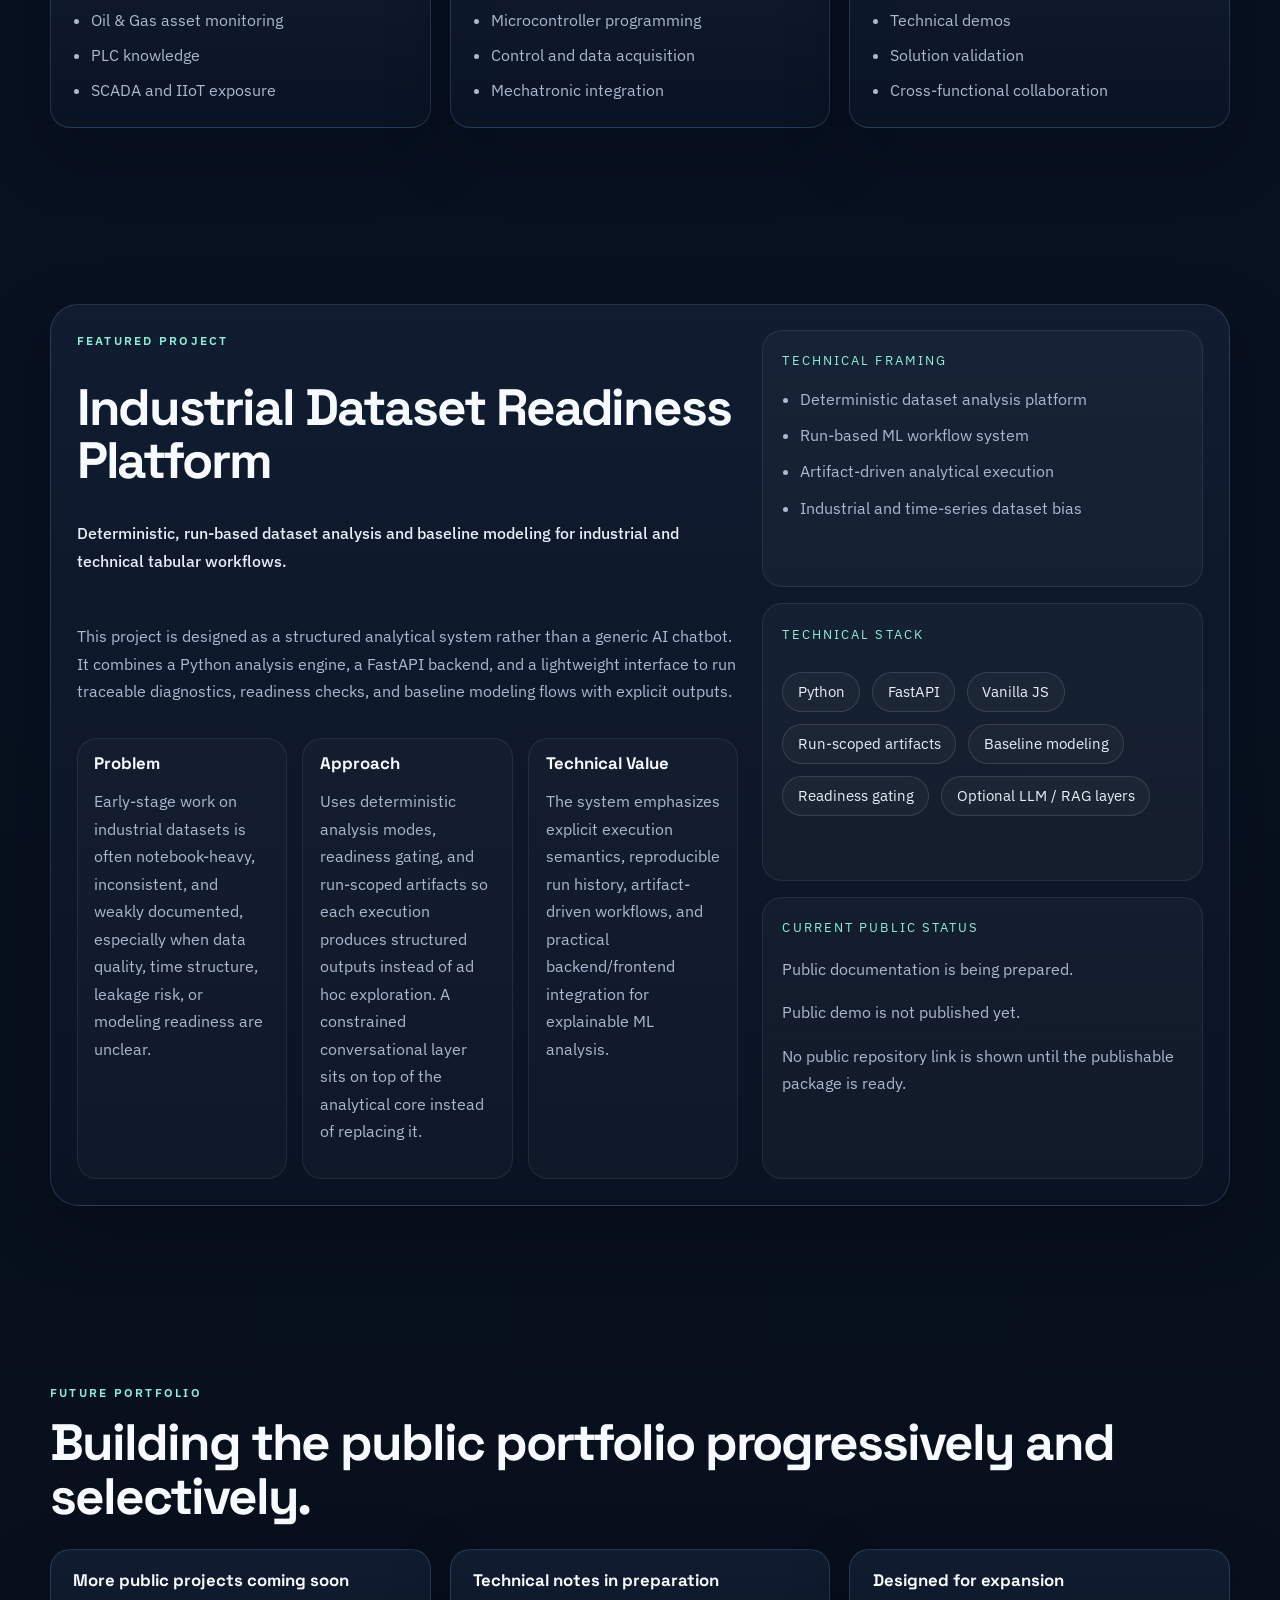
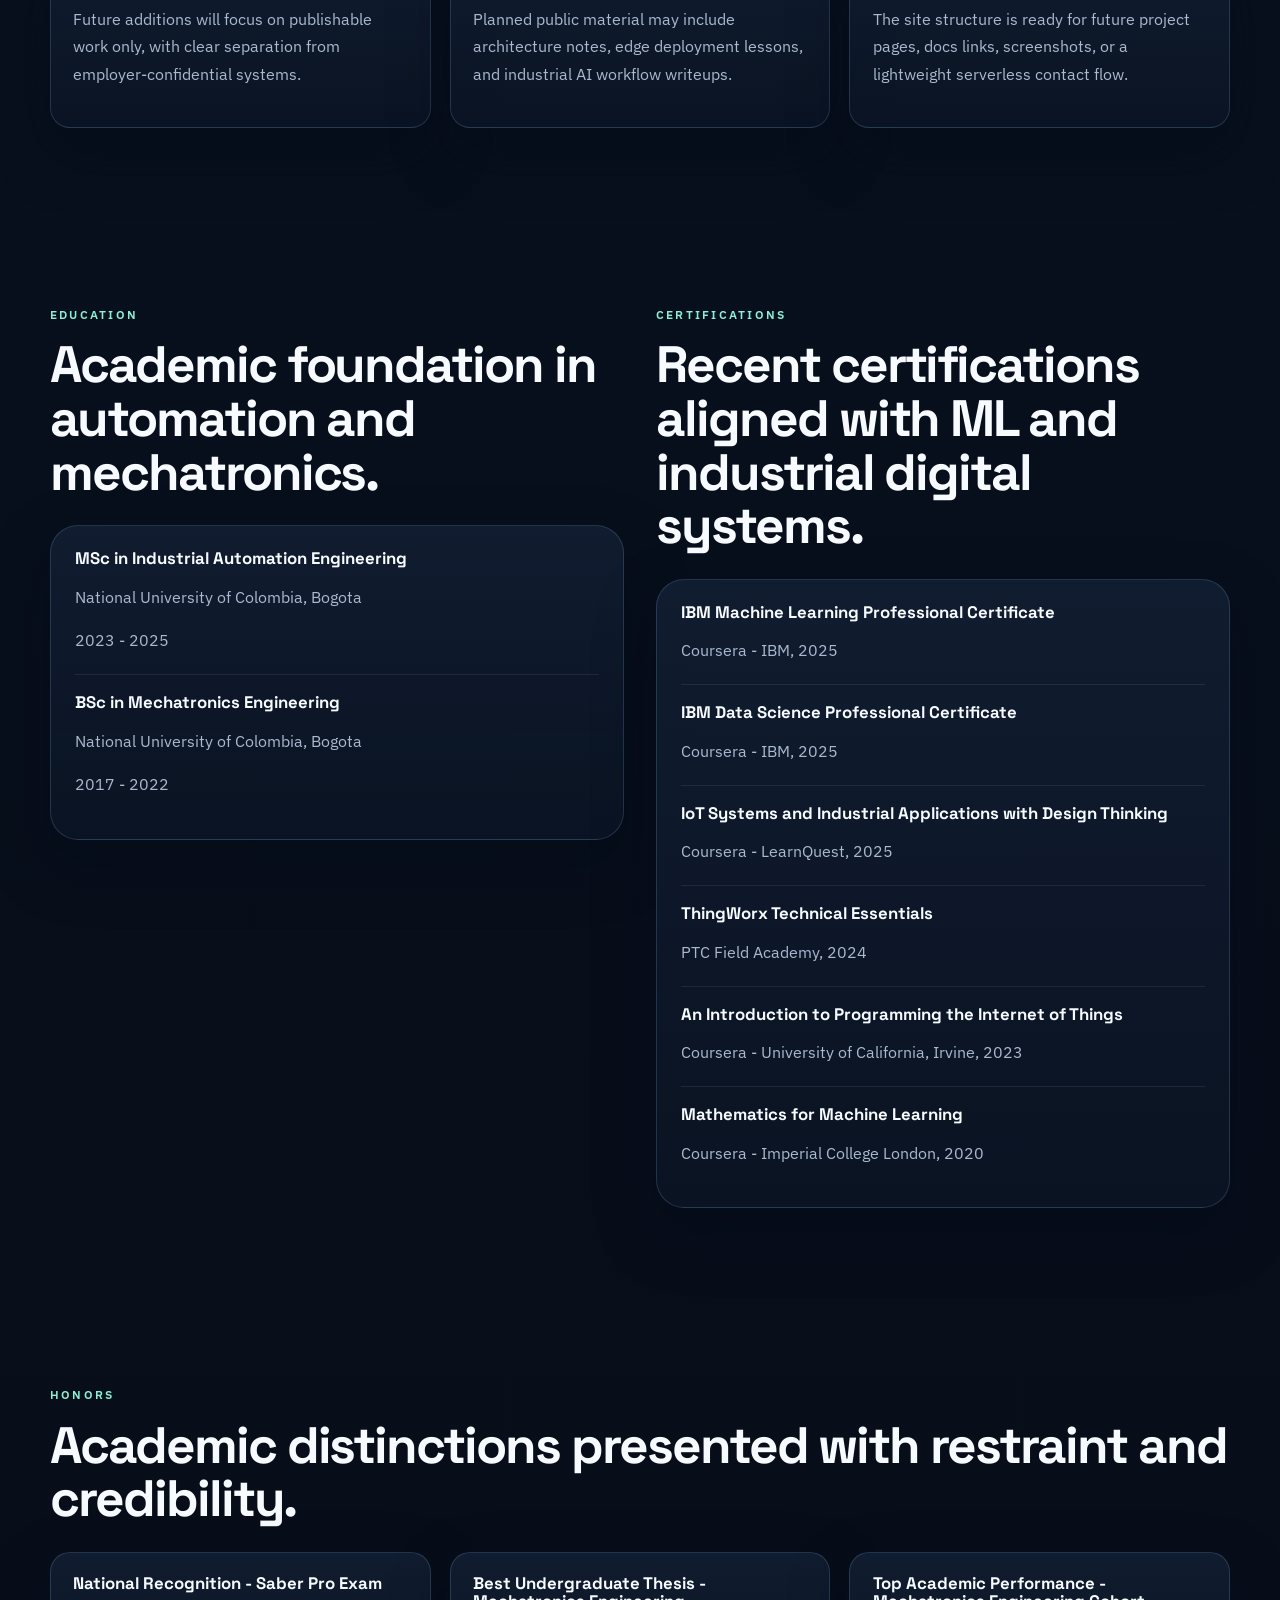
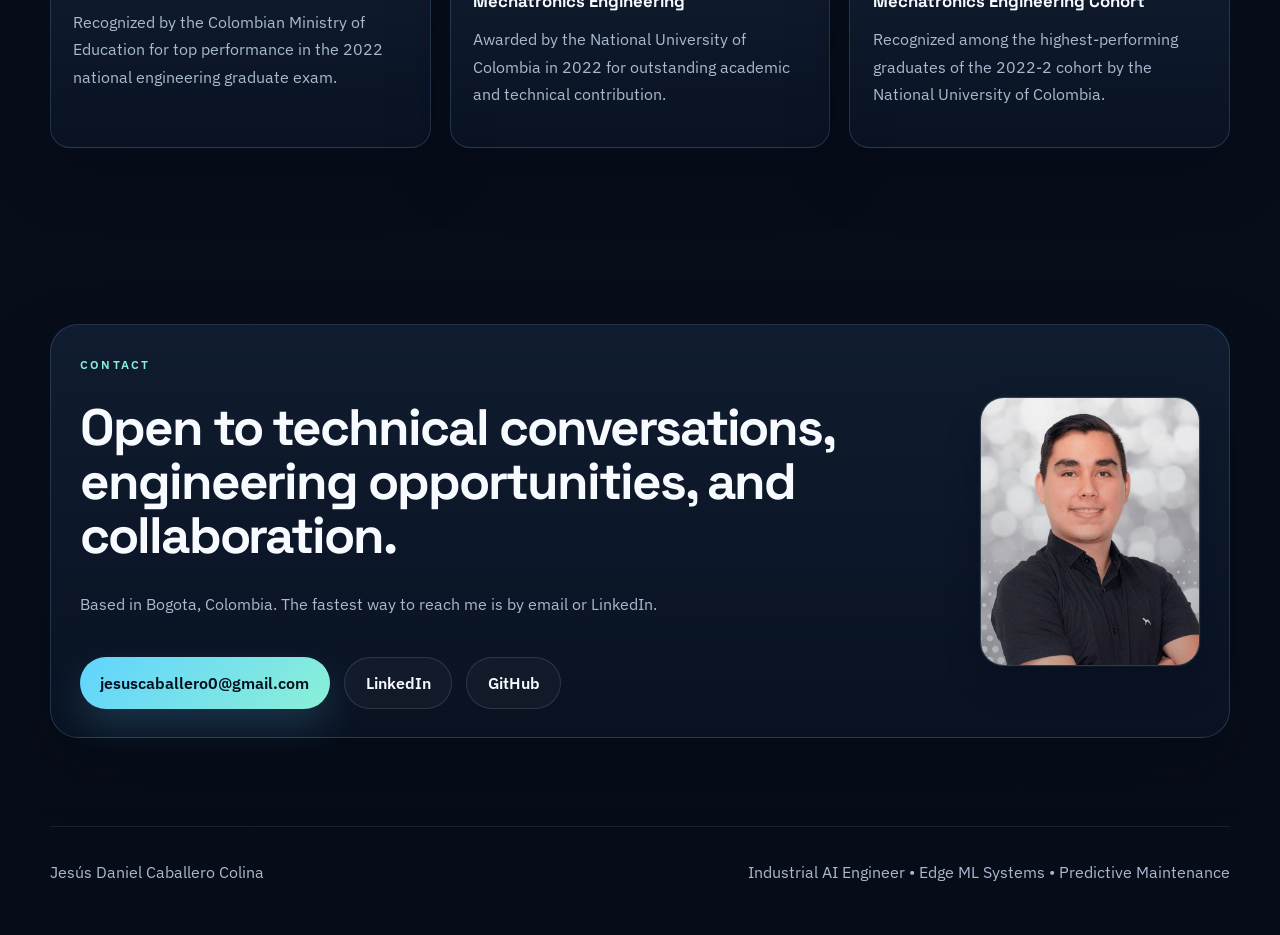
==== commit f3ac2b40: "Ajustes menores V2 [2]" ====
--- a/index.html
+++ b/index.html
@@ -11,11 +11,11 @@
   <meta property="og:description" content="Industrial AI Engineer building edge-ready ML systems for predictive maintenance, industrial analytics, and OT-aware production environments.">
   <meta property="og:type" content="website">
   <meta property="og:url" content="https://jdcaballeroco.github.io/">
-  <meta property="og:image" content="https://jdcaballeroco.github.io/assets/icons/favicon.svg">
+  <meta property="og:image" content="https://jdcaballeroco.github.io/assets/icons/favicon.ico">
   <meta name="twitter:card" content="summary_large_image">
   <meta name="twitter:title" content="Jesús Caballero | Industrial AI Engineer">
   <meta name="twitter:description" content="Industrial AI Engineer building edge-ready ML systems for predictive maintenance and industrial analytics.">
-  <link rel="icon" href="./assets/icons/favicon.svg" type="image/svg+xml">
+  <link rel="icon" href="./assets/icons/favicon.ico" type="image/x-icon">
   <link rel="preconnect" href="https://fonts.googleapis.com">
   <link rel="preconnect" href="https://fonts.gstatic.com" crossorigin>
   <link href="https://fonts.googleapis.com/css2?family=IBM+Plex+Sans:wght@400;500;600;700&family=Space+Grotesk:wght@500;700&display=swap" rel="stylesheet">
@@ -56,10 +56,10 @@
   <a class="skip-link" href="#main-content">Skip to content</a>
 
   <div class="site-shell">
-    <header class="site-header" id="top">
+    <header class="site-header">
       <div class="container nav-wrap">
         <a class="brand" href="#top" aria-label="Jesús Caballero home">
-          <span class="brand-mark">JC</span>
+          <img src="./assets/imgs/mark.png" alt="Jesús Caballero logo" class="brand-mark">
           <span class="brand-text">
             <strong>Jesús Caballero</strong>
             <span>Industrial AI Engineer</span>
@@ -85,7 +85,7 @@
     </header>
 
     <main id="main-content">
-      <section class="hero section">
+      <section class="hero section" id="top">
         <div class="container hero-grid">
           <div class="hero-copy" data-reveal>
             <p class="eyebrow">Industrial AI • Edge ML • Predictive Maintenance</p>
@@ -301,35 +301,70 @@
           <div class="project-card" data-reveal>
             <div class="project-copy">
               <p class="eyebrow">Featured Project</p>
-              <h2>AI Dataset Reasoning Agent</h2>
+              <h2>Industrial Dataset Readiness Platform</h2>
+              <p class="project-summary">
+                Deterministic, run-based dataset analysis and baseline modeling for industrial and technical tabular workflows.
+              </p>
               <p>
-                A public-facing project built around industrial dataset reasoning with LangGraph. The goal is to
-                make early-stage dataset work more structured by guiding preprocessing, feature engineering, and
-                baseline modeling for technical analysis workflows.
+                This project is designed as a structured analytical system rather than a generic AI chatbot. It combines
+                a Python analysis engine, a FastAPI backend, and a lightweight interface to run traceable diagnostics,
+                readiness checks, and baseline modeling flows with explicit outputs.
               </p>
-              <ul class="project-points">
-                <li><strong>Problem:</strong> industrial datasets often require repetitive preprocessing and structured technical exploration before modeling becomes useful.</li>
-                <li><strong>What it does:</strong> supports reasoning over datasets with a workflow that emphasizes data preparation, baseline analysis, and interpretable next steps.</li>
-                <li><strong>Why it matters:</strong> it reflects a practical view of AI systems where deterministic preparation and engineering judgment are as important as model choice.</li>
-              </ul>
+              <div class="project-detail-grid">
+                <article class="project-detail">
+                  <h3>Problem</h3>
+                  <p>
+                    Early-stage work on industrial datasets is often notebook-heavy, inconsistent, and weakly documented,
+                    especially when data quality, time structure, leakage risk, or modeling readiness are unclear.
+                  </p>
+                </article>
+                <article class="project-detail">
+                  <h3>Approach</h3>
+                  <p>
+                    Uses deterministic analysis modes, readiness gating, and run-scoped artifacts so each execution
+                    produces structured outputs instead of ad hoc exploration. A constrained conversational layer sits
+                    on top of the analytical core instead of replacing it.
+                  </p>
+                </article>
+                <article class="project-detail">
+                  <h3>Technical Value</h3>
+                  <p>
+                    The system emphasizes explicit execution semantics, reproducible run history, artifact-driven
+                    workflows, and practical backend/frontend integration for explainable ML analysis.
+                  </p>
+                </article>
+              </div>
             </div>
 
             <div class="project-side">
+              <div class="stack-card">
+                <p class="stack-title">Technical framing</p>
+                <ul class="project-facets">
+                  <li>Deterministic dataset analysis platform</li>
+                  <li>Run-based ML workflow system</li>
+                  <li>Artifact-driven analytical execution</li>
+                  <li>Industrial and time-series dataset bias</li>
+                </ul>
+              </div>
+
               <div class="stack-card">
                 <p class="stack-title">Technical stack</p>
                 <div class="pill-row">
-                  <span>LangGraph</span>
                   <span>Python</span>
-                  <span>Data preprocessing</span>
-                  <span>Feature engineering</span>
+                  <span>FastAPI</span>
+                  <span>Vanilla JS</span>
+                  <span>Run-scoped artifacts</span>
                   <span>Baseline modeling</span>
+                  <span>Readiness gating</span>
+                  <span>Optional LLM / RAG layers</span>
                 </div>
               </div>
 
               <div class="placeholder-card">
-                <p>Public documentation coming soon.</p>
-                <p>Public demo coming soon.</p>
-                <p>No public repository link is shown until publishable material is ready.</p>
+                <p class="stack-title">Current public status</p>
+                <p>Public documentation is being prepared.</p>
+                <p>Public demo is not published yet.</p>
+                <p>No public repository link is shown until the publishable package is ready.</p>
               </div>
             </div>
           </div>
@@ -449,18 +484,21 @@
 
       <section class="section" id="contact">
         <div class="container contact-card" data-reveal>
-          <div>
+          <div class="contact-copy">
             <p class="eyebrow">Contact</p>
             <h2>Open to technical conversations, engineering opportunities, and collaboration.</h2>
             <p>
               Based in Bogota, Colombia. The fastest way to reach me is by email or LinkedIn.
             </p>
-          </div>
-          <div class="contact-actions">
-            <a class="button button-primary" href="mailto:jesuscaballero0@gmail.com">jesuscaballero0@gmail.com</a>
-            <a class="button button-secondary" href="https://www.linkedin.com/in/jdcaballeroco/" target="_blank" rel="noreferrer">LinkedIn</a>
-            <a class="button button-secondary" href="https://github.com/jdcaballeroco" target="_blank" rel="noreferrer">GitHub</a>
-          </div>
+            <div class="contact-actions">
+              <a class="button button-primary" href="mailto:jesuscaballero0@gmail.com">jesuscaballero0@gmail.com</a>
+              <a class="button button-secondary" href="https://www.linkedin.com/in/jdcaballeroco/" target="_blank" rel="noreferrer">LinkedIn</a>
+              <a class="button button-secondary" href="https://github.com/jdcaballeroco" target="_blank" rel="noreferrer">GitHub</a>
+            </div>
+          </div>
+          <figure class="contact-portrait">
+            <img src="./assets/imgs/foto_personal.png" alt="Jesús Caballero portrait">
+          </figure>
         </div>
       </section>
     </main>
--- a/styles.css
+++ b/styles.css
@@ -12,6 +12,7 @@
   --radius-lg: 28px;
   --radius-md: 20px;
   --shadow: 0 24px 60px rgba(2, 8, 23, 0.35);
+  --header-offset: 88px;
 }
 
 *,
@@ -22,6 +23,17 @@
 
 html {
   scroll-behavior: smooth;
+}
+
+#top,
+#about,
+#experience,
+#skills,
+#project,
+#education,
+#honors,
+#contact {
+  scroll-margin-top: var(--header-offset);
 }
 
 body {
@@ -154,17 +166,13 @@
 }
 
 .brand-mark {
-  width: 2.75rem;
-  height: 2.75rem;
-  border-radius: 16px;
-  display: grid;
-  place-items: center;
-  background: linear-gradient(135deg, rgba(97, 211, 255, 0.28), rgba(139, 240, 214, 0.18));
-  border: 1px solid rgba(139, 240, 214, 0.22);
-  color: var(--heading);
-  font-family: "Space Grotesk", sans-serif;
-  font-weight: 700;
-  box-shadow: 0 12px 30px rgba(0, 0, 0, 0.2);
+  height: 40px;
+  width: auto;
+  max-width: 72px;
+  display: block;
+  object-fit: contain;
+  object-position: center;
+  flex: 0 0 auto;
 }
 
 .brand-text {
@@ -214,20 +222,70 @@
 }
 
 .hero {
-  padding-top: 4.5rem;
+  position: relative;
+  display: flex;
+  align-items: center;
+  padding: clamp(1.5rem, 3vh, 2.5rem) 0 clamp(2.25rem, 5vh, 4rem);
+  min-height: calc(100vh - 78px);
+  min-height: calc(100svh - 78px);
+  border-bottom: 1px solid rgba(255, 255, 255, 0.06);
+  overflow: clip;
+}
+
+.hero::before {
+  content: "";
+  position: absolute;
+  inset: 0;
+  background:
+    radial-gradient(circle at 18% 28%, rgba(97, 211, 255, 0.11), transparent 32%),
+    radial-gradient(circle at 80% 22%, rgba(139, 240, 214, 0.08), transparent 24%),
+    linear-gradient(180deg, rgba(255, 255, 255, 0.015), transparent 45%, rgba(255, 255, 255, 0.02));
+  pointer-events: none;
+}
+
+.hero::after {
+  content: "";
+  position: absolute;
+  inset: auto 0 0;
+  height: 6rem;
+  background: linear-gradient(180deg, transparent, rgba(7, 13, 24, 0.72));
+  pointer-events: none;
+}
+
+.hero .container {
+  position: relative;
+  z-index: 1;
+  width: min(1240px, calc(100% - 2rem));
 }
 
 .hero-grid {
   display: grid;
-  grid-template-columns: minmax(0, 1.15fr) minmax(320px, 0.85fr);
-  gap: 2rem;
-  align-items: start;
+  grid-template-columns: minmax(0, 1.08fr) minmax(320px, 0.92fr);
+  gap: clamp(1.25rem, 2.4vw, 2rem);
+  align-items: center;
+}
+
+.hero-copy {
+  display: grid;
+  align-content: center;
+  gap: 0.9rem;
+  max-width: 39rem;
+}
+
+.hero-copy .eyebrow {
+  margin-bottom: 0;
+}
+
+.hero h1 {
+  font-size: clamp(2.6rem, 5.8vw, 5rem);
+  max-width: 12ch;
 }
 
 .hero-lead {
-  margin-top: 1.6rem;
-  max-width: 50rem;
-  font-size: 1.12rem;
+  margin-top: 0;
+  max-width: 38rem;
+  font-size: clamp(1rem, 1.2vw, 1.08rem);
+  line-height: 1.68;
 }
 
 .hero-actions,
@@ -271,8 +329,9 @@
   padding: 0;
   display: flex;
   flex-wrap: wrap;
-  gap: 0.9rem 1.3rem;
-  margin-top: 1.4rem;
+  gap: 0.7rem 1.15rem;
+  margin-top: 0.4rem;
+  font-size: 0.96rem;
 }
 
 .hero-links a {
@@ -301,11 +360,11 @@
 
 .hero-panel {
   border-radius: var(--radius-lg);
-  padding: 1.25rem;
+  padding: 1rem;
 }
 
 .signal-card {
-  padding: 1.7rem;
+  padding: 1.4rem;
   border-radius: 22px;
 }
 
@@ -319,24 +378,24 @@
 }
 
 .signal-card h2 {
-  font-size: clamp(1.5rem, 3vw, 2.2rem);
-  margin-bottom: 1rem;
+  font-size: clamp(1.4rem, 2.5vw, 2rem);
+  margin-bottom: 0.85rem;
 }
 
 .signal-list {
   display: grid;
-  gap: 0.8rem;
+  gap: 0.7rem;
 }
 
 .metric-row {
   display: grid;
-  gap: 1rem;
-  margin-top: 1rem;
+  gap: 0.85rem;
+  margin-top: 0.85rem;
 }
 
 .metric-card {
   border-radius: var(--radius-md);
-  padding: 1.1rem 1.2rem;
+  padding: 0.95rem 1.05rem;
 }
 
 .metric-card strong {
@@ -446,8 +505,7 @@
   margin-bottom: 0.7rem;
 }
 
-.skill-card ul,
-.project-points {
+.skill-card ul {
   display: grid;
   gap: 0.45rem;
 }
@@ -465,9 +523,37 @@
   gap: 1rem;
 }
 
+.project-summary {
+  max-width: 44rem;
+  color: var(--text);
+  font-weight: 500;
+}
+
+.project-detail-grid {
+  display: grid;
+  grid-template-columns: repeat(3, minmax(0, 1fr));
+  gap: 0.95rem;
+}
+
+.project-detail {
+  border-radius: var(--radius-md);
+  border: 1px solid rgba(255, 255, 255, 0.08);
+  background: rgba(255, 255, 255, 0.025);
+  padding: 1rem 1.05rem;
+}
+
+.project-detail h3 {
+  margin-bottom: 0.55rem;
+}
+
 .project-side {
   display: grid;
   gap: 1rem;
+}
+
+.project-facets {
+  display: grid;
+  gap: 0.55rem;
 }
 
 .stack-card,
@@ -493,9 +579,54 @@
   border-radius: var(--radius-lg);
   padding: 1.8rem;
   display: grid;
-  grid-template-columns: minmax(0, 1fr) auto;
-  gap: 1.6rem;
+  grid-template-columns: minmax(0, 1fr) minmax(180px, 240px);
+  gap: 1.6rem 2rem;
   align-items: center;
+}
+
+.contact-copy {
+  display: grid;
+  gap: 0.8rem;
+}
+
+.contact-copy .contact-actions {
+  margin-top: 0.6rem;
+}
+
+.contact-portrait {
+  position: relative;
+  margin: 0;
+  width: 100%;
+  max-width: 220px;
+  justify-self: end;
+  aspect-ratio: 4 / 4.9;
+  overflow: hidden;
+  border-radius: 24px;
+  border: 1px solid rgba(255, 255, 255, 0.1);
+  background:
+    linear-gradient(180deg, rgba(97, 211, 255, 0.06), rgba(139, 240, 214, 0.03)),
+    rgba(255, 255, 255, 0.03);
+  box-shadow:
+    0 18px 34px rgba(2, 8, 23, 0.24),
+    0 0 0 1px rgba(97, 211, 255, 0.04);
+}
+
+.contact-portrait::after {
+  content: "";
+  position: absolute;
+  inset: 0;
+  background:
+    linear-gradient(180deg, rgba(8, 17, 31, 0.03), rgba(8, 17, 31, 0.18)),
+    radial-gradient(circle at 50% 14%, transparent 0, rgba(8, 17, 31, 0.08) 75%);
+  pointer-events: none;
+}
+
+.contact-portrait img {
+  width: 100%;
+  height: 100%;
+  display: block;
+  object-fit: cover;
+  object-position: center top;
 }
 
 .site-footer {
@@ -533,6 +664,7 @@
   .section-grid,
   .two-column,
   .project-card,
+  .project-detail-grid,
   .contact-card,
   .timeline-card,
   .skill-grid,
@@ -564,20 +696,57 @@
   .nav-toggle {
     display: block;
   }
+
+  .hero {
+    min-height: auto;
+    padding: 2rem 0 3rem;
+  }
+
+  .hero-copy {
+    max-width: none;
+  }
+
+  .hero h1 {
+    max-width: 11.5ch;
+  }
+
+  .contact-portrait {
+    max-width: 200px;
+    justify-self: start;
+  }
+
 }
 
 @media (max-width: 720px) {
+  .brand-mark {
+    height: 34px;
+    max-width: 64px;
+  }
+
   .section {
     padding: 4.4rem 0;
   }
 
   .hero {
-    padding-top: 3.2rem;
+    padding: 1.4rem 0 2.6rem;
   }
 
   .button,
   .hero-links {
     width: 100%;
+  }
+
+  .hero-panel {
+    padding: 0.85rem;
+  }
+
+  .signal-card {
+    padding: 1.15rem;
+  }
+
+  .contact-portrait {
+    max-width: 180px;
+    justify-self: center;
   }
 
   .hero-actions,
@@ -589,6 +758,10 @@
   .hero-links {
     display: grid;
     gap: 0.85rem;
+  }
+
+  .hero h1 {
+    max-width: none;
   }
 }
 
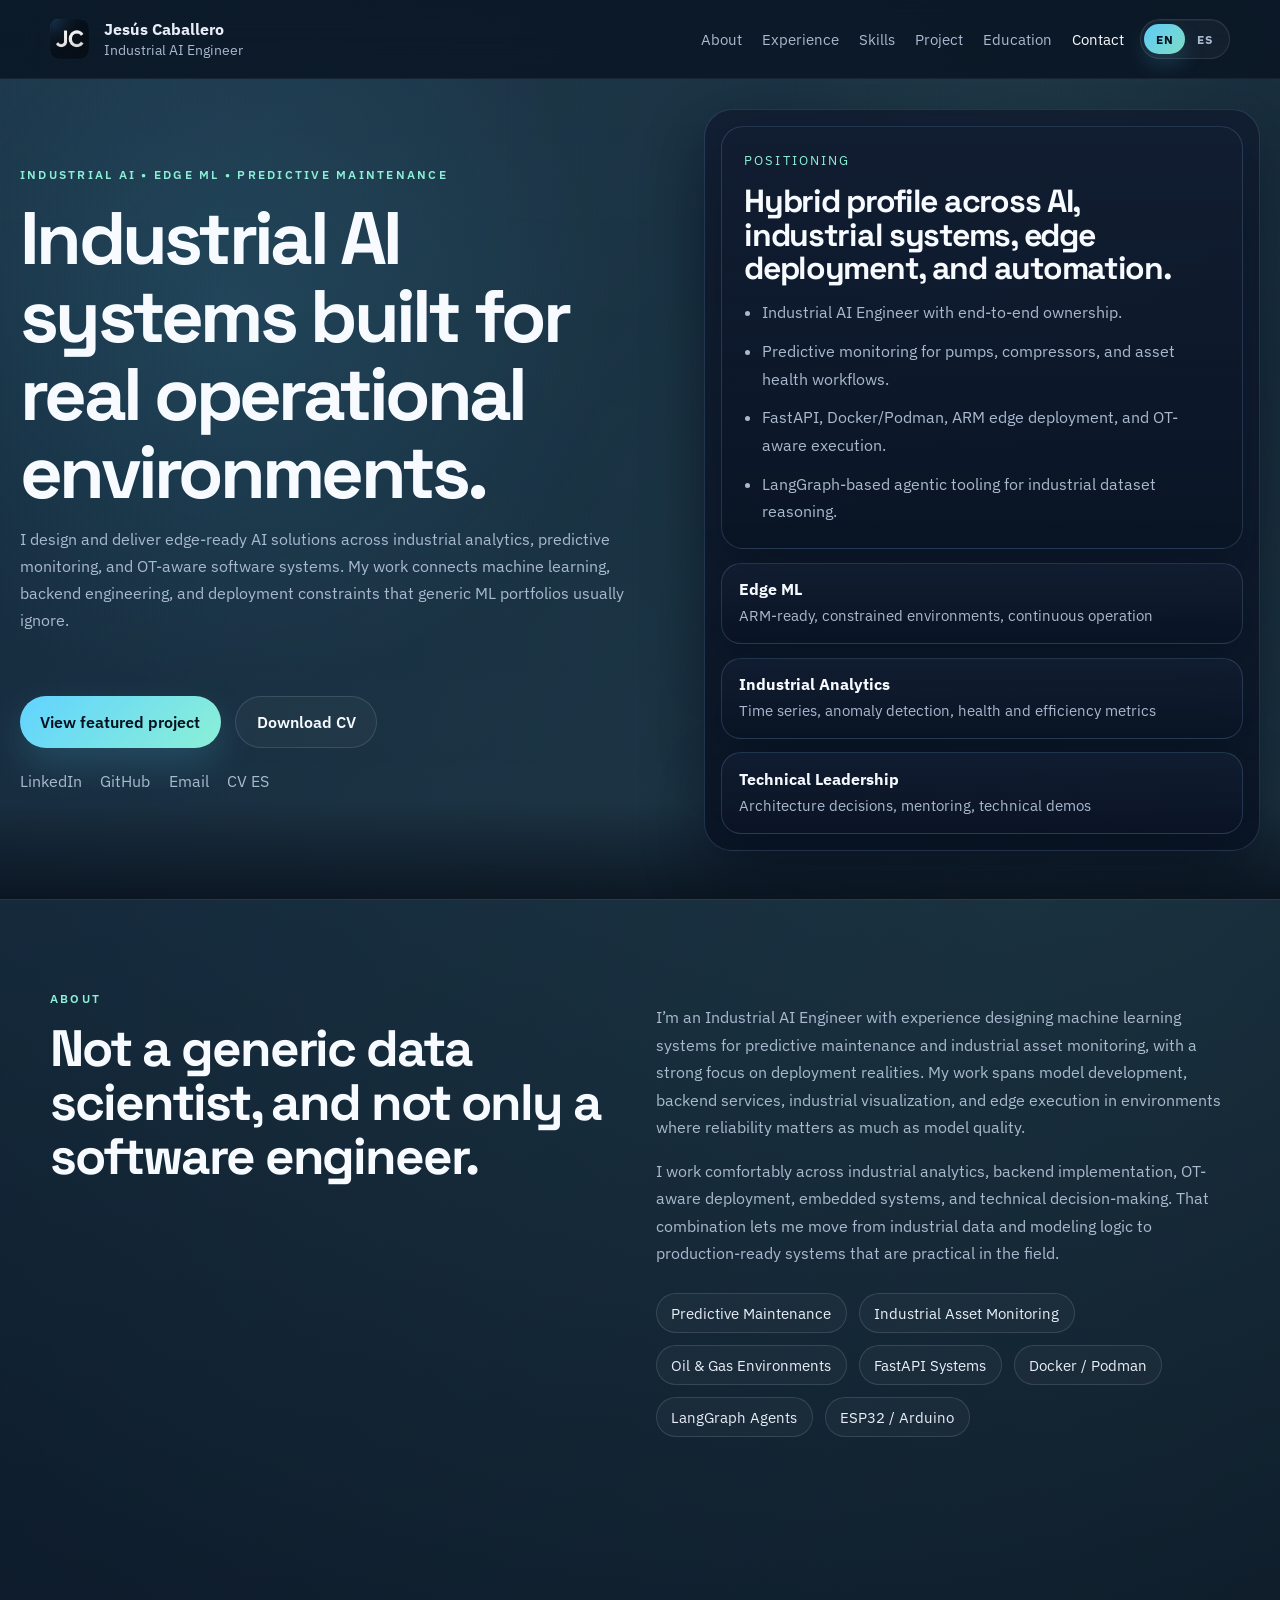
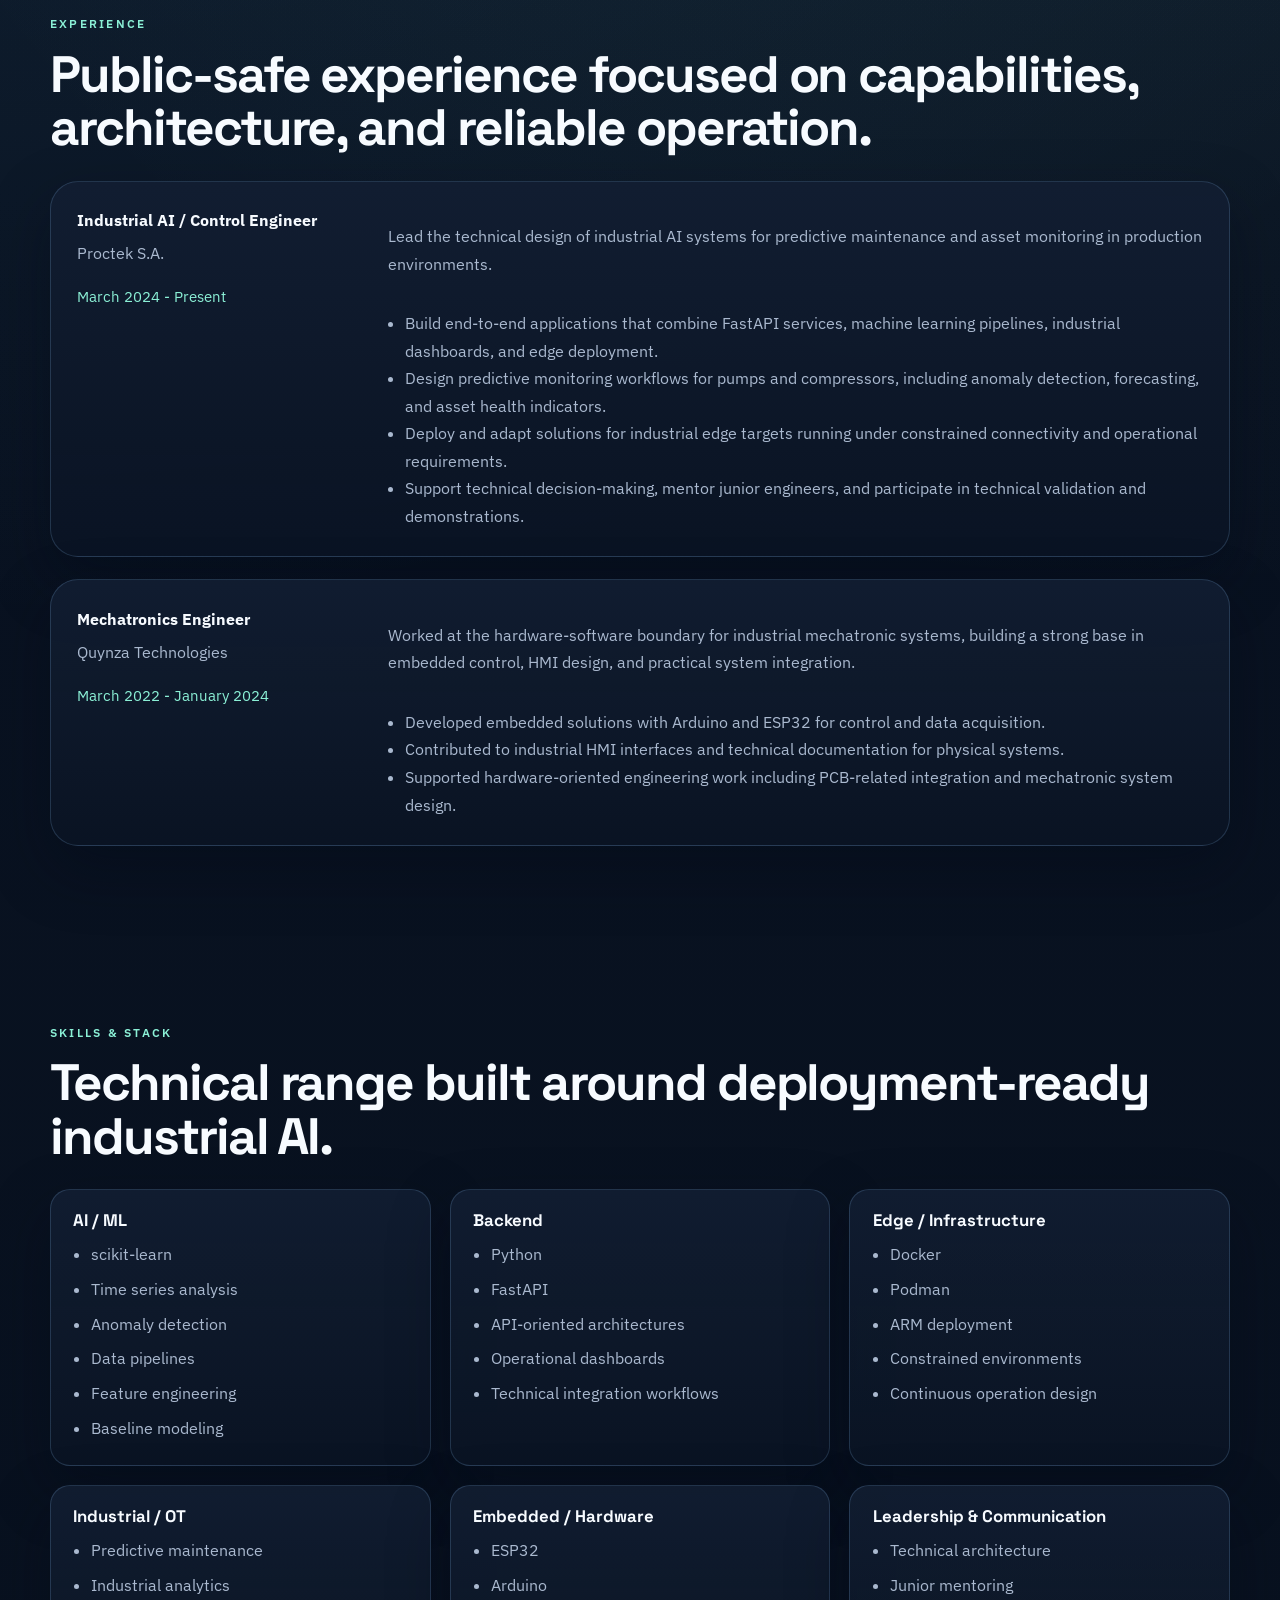
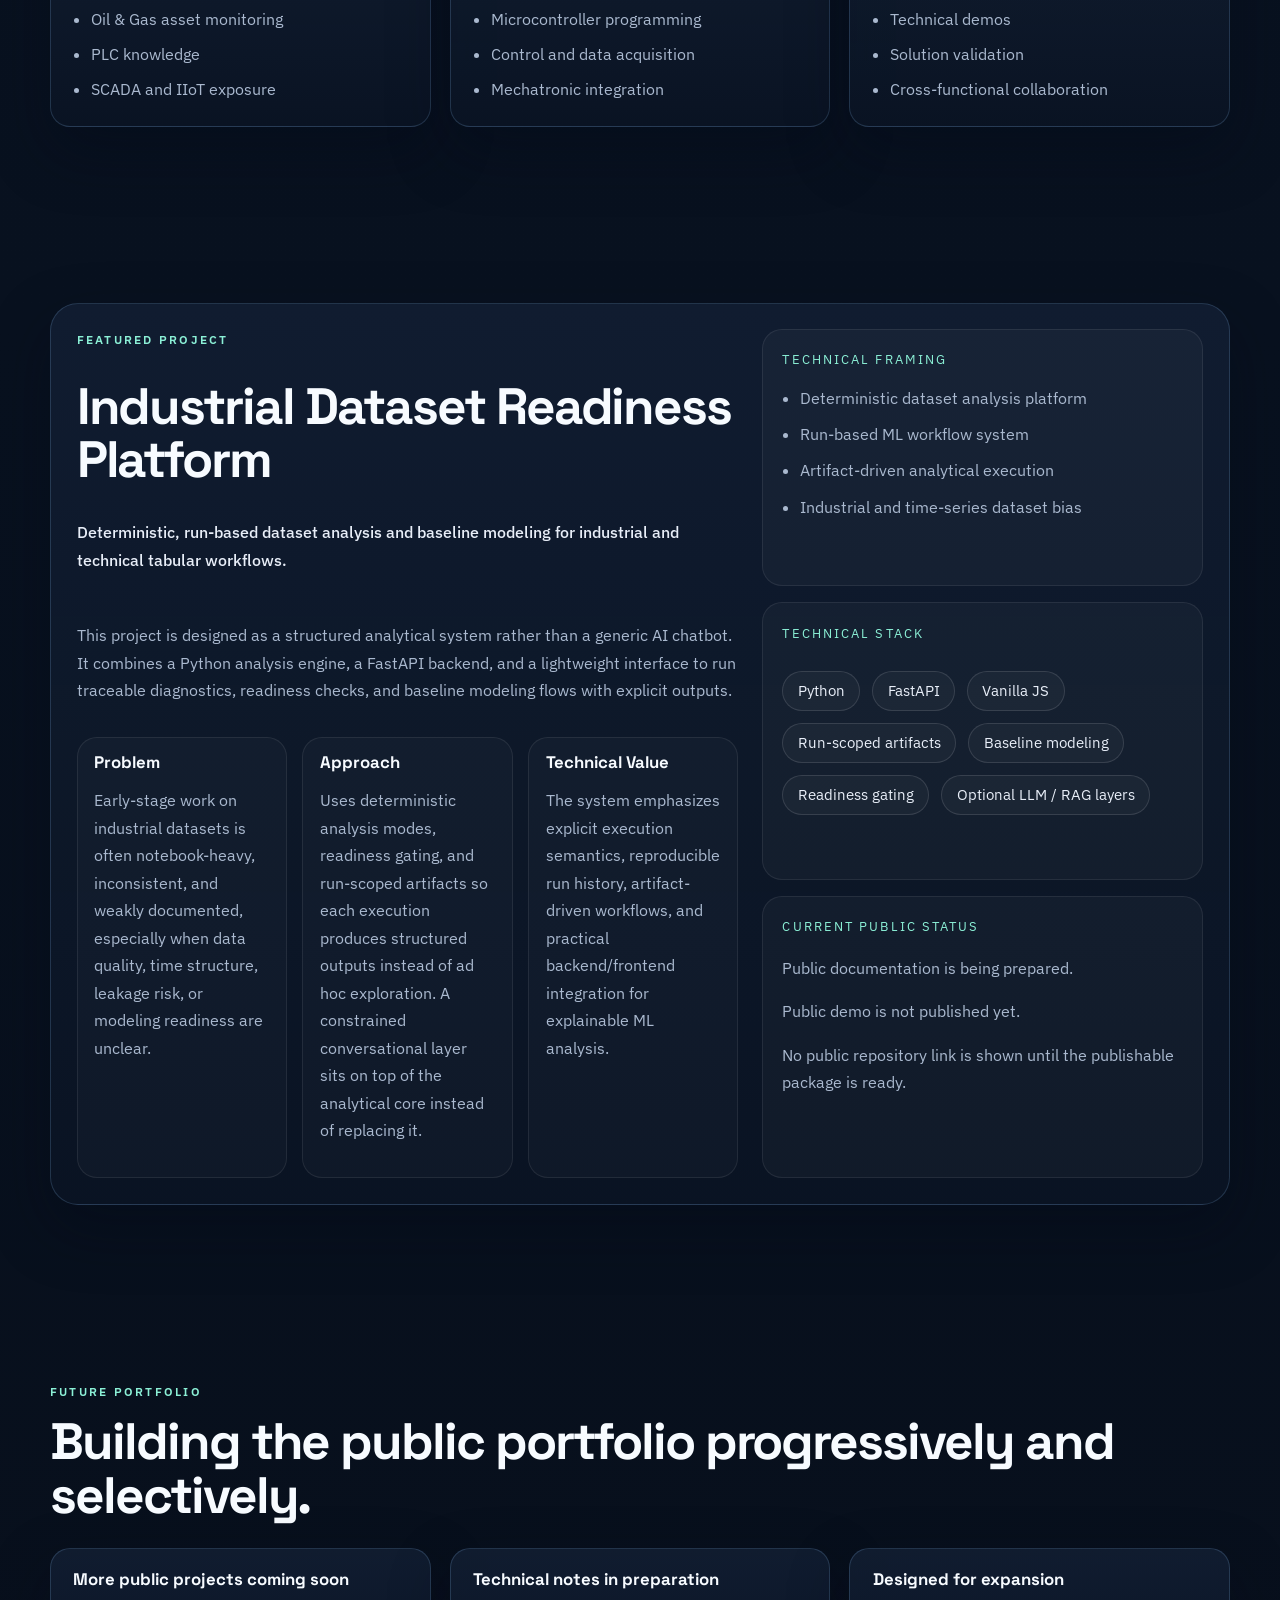
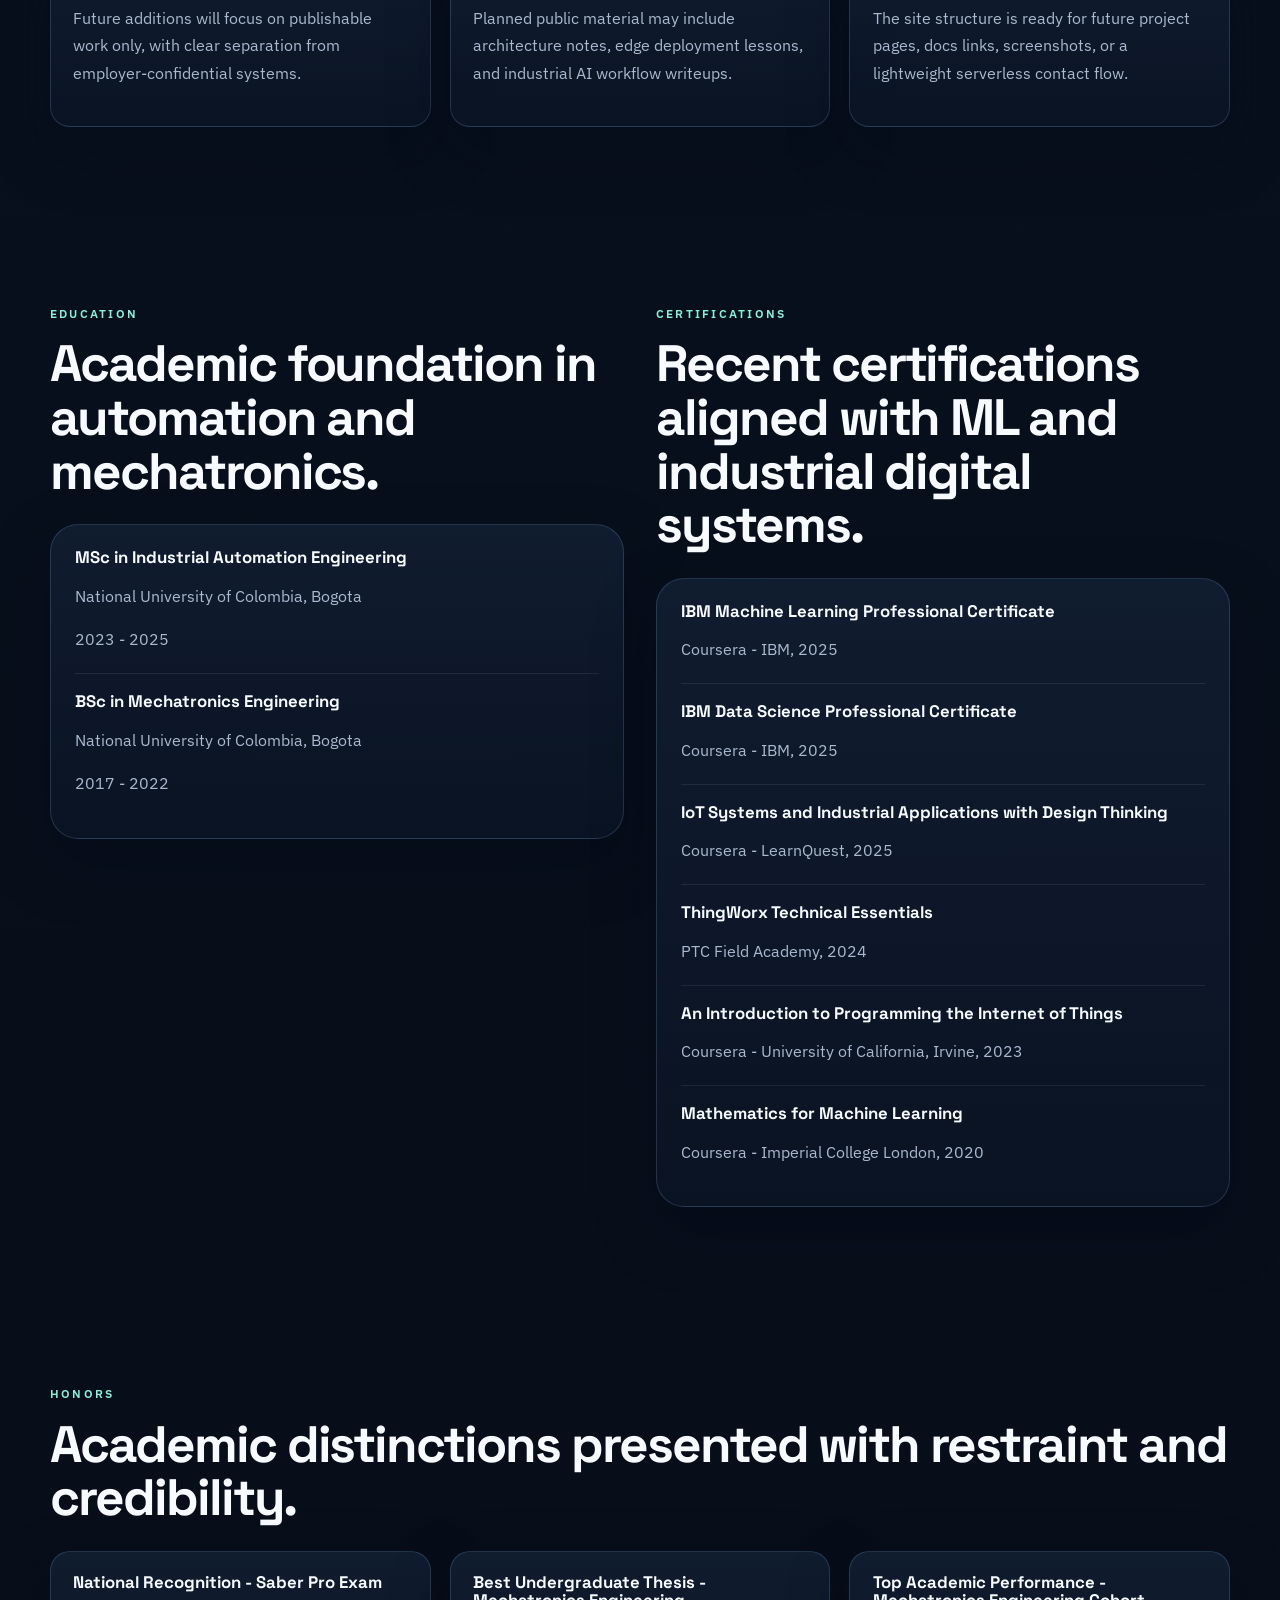
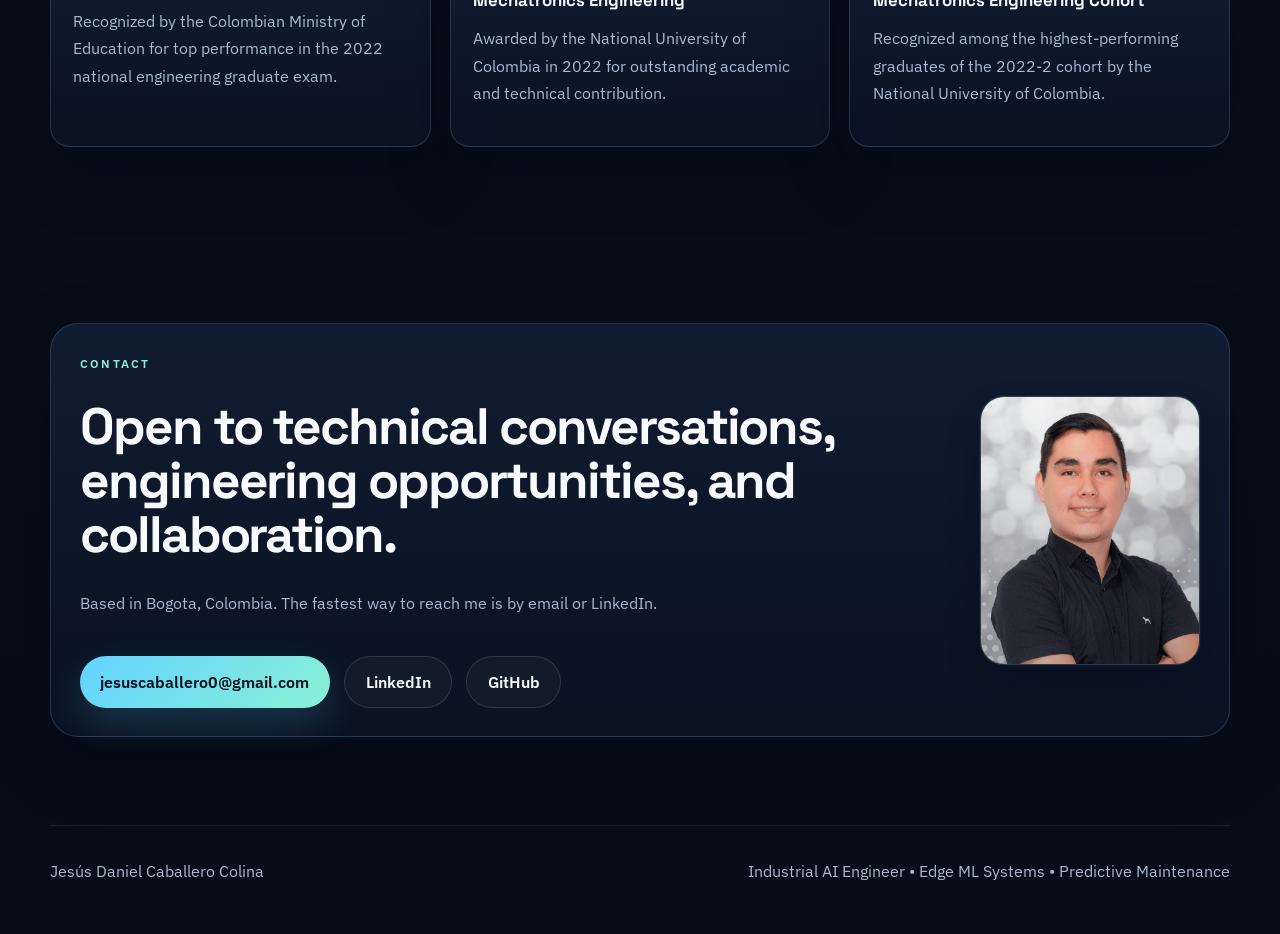
==== commit 22a1df84: "Ajustes menores V1 [3]" ====
--- a/index.html
+++ b/index.html
@@ -3,18 +3,18 @@
 <head>
   <meta charset="UTF-8">
   <meta name="viewport" content="width=device-width, initial-scale=1.0">
-  <title>Jesús Caballero | Industrial AI Engineer</title>
-  <meta name="description" content="Industrial AI Engineer focused on edge ML systems, predictive maintenance, industrial analytics, and OT-aware deployment for real operational environments.">
-  <meta name="keywords" content="Industrial AI Engineer, Edge ML, Predictive Maintenance, Industrial Analytics, Oil and Gas, FastAPI, Docker, LangGraph, Time Series, Anomaly Detection">
+  <title id="page-title">Jesús Caballero | Industrial AI Engineer</title>
+  <meta id="meta-description" name="description" content="Industrial AI Engineer focused on edge ML systems, predictive maintenance, industrial analytics, and OT-aware deployment for real operational environments.">
+  <meta id="meta-keywords" name="keywords" content="Industrial AI Engineer, Edge ML, Predictive Maintenance, Industrial Analytics, Oil and Gas, FastAPI, Docker, LangGraph, Time Series, Anomaly Detection">
   <meta name="theme-color" content="#08111f">
-  <meta property="og:title" content="Jesús Caballero | Industrial AI Engineer">
-  <meta property="og:description" content="Industrial AI Engineer building edge-ready ML systems for predictive maintenance, industrial analytics, and OT-aware production environments.">
+  <meta id="meta-og-title" property="og:title" content="Jesús Caballero | Industrial AI Engineer">
+  <meta id="meta-og-description" property="og:description" content="Industrial AI Engineer building edge-ready ML systems for predictive maintenance, industrial analytics, and OT-aware production environments.">
   <meta property="og:type" content="website">
   <meta property="og:url" content="https://jdcaballeroco.github.io/">
   <meta property="og:image" content="https://jdcaballeroco.github.io/assets/icons/favicon.ico">
   <meta name="twitter:card" content="summary_large_image">
-  <meta name="twitter:title" content="Jesús Caballero | Industrial AI Engineer">
-  <meta name="twitter:description" content="Industrial AI Engineer building edge-ready ML systems for predictive maintenance and industrial analytics.">
+  <meta id="meta-twitter-title" name="twitter:title" content="Jesús Caballero | Industrial AI Engineer">
+  <meta id="meta-twitter-description" name="twitter:description" content="Industrial AI Engineer building edge-ready ML systems for predictive maintenance and industrial analytics.">
   <link rel="icon" href="./assets/icons/favicon.ico" type="image/x-icon">
   <link rel="preconnect" href="https://fonts.googleapis.com">
   <link rel="preconnect" href="https://fonts.gstatic.com" crossorigin>
@@ -66,26 +66,33 @@
           </span>
         </a>
 
+        <div class="header-controls">
+          <nav class="site-nav" id="site-nav" aria-label="Primary">
+            <a href="#about">About</a>
+            <a href="#experience">Experience</a>
+            <a href="#skills">Skills</a>
+            <a href="#project">Project</a>
+            <a href="#education">Education</a>
+            <a href="#contact">Contact</a>
+          </nav>
+
+          <div class="language-switcher" role="group" aria-label="Language selector">
+            <button class="language-option" type="button" data-language="en" aria-pressed="true">EN</button>
+            <button class="language-option" type="button" data-language="es" aria-pressed="false">ES</button>
+          </div>
+        </div>
+
         <button class="nav-toggle" type="button" aria-expanded="false" aria-controls="site-nav">
           <span></span>
           <span></span>
           <span></span>
           <span class="sr-only">Toggle navigation</span>
         </button>
-
-        <nav class="site-nav" id="site-nav" aria-label="Primary">
-          <a href="#about">About</a>
-          <a href="#experience">Experience</a>
-          <a href="#skills">Skills</a>
-          <a href="#project">Project</a>
-          <a href="#education">Education</a>
-          <a href="#contact">Contact</a>
-        </nav>
       </div>
     </header>
 
     <main id="main-content">
-      <section class="hero section" id="top">
+      <section class="hero section hero--fit" id="top">
         <div class="container hero-grid">
           <div class="hero-copy" data-reveal>
             <p class="eyebrow">Industrial AI • Edge ML • Predictive Maintenance</p>
@@ -511,6 +518,7 @@
     </footer>
   </div>
 
+  <script src="./content/translations.js"></script>
   <script src="./script.js"></script>
 </body>
 </html>
--- a/styles.css
+++ b/styles.css
@@ -151,6 +151,7 @@
 }
 
 .nav-wrap {
+  position: relative;
   display: flex;
   align-items: center;
   justify-content: space-between;
@@ -195,6 +196,13 @@
   gap: 1.25rem;
 }
 
+.header-controls {
+  display: flex;
+  align-items: center;
+  gap: 1rem;
+  margin-left: auto;
+}
+
 .site-nav a {
   text-decoration: none;
   color: var(--muted);
@@ -204,6 +212,39 @@
 .site-nav a:hover,
 .site-nav a.is-active {
   color: var(--heading);
+}
+
+.language-switcher {
+  display: inline-flex;
+  align-items: center;
+  padding: 0.22rem;
+  border-radius: 999px;
+  border: 1px solid rgba(255, 255, 255, 0.1);
+  background: rgba(255, 255, 255, 0.035);
+  box-shadow: inset 0 1px 0 rgba(255, 255, 255, 0.04);
+}
+
+.language-option {
+  min-width: 2.5rem;
+  border: 0;
+  background: transparent;
+  color: var(--muted);
+  border-radius: 999px;
+  padding: 0.45rem 0.72rem;
+  font: inherit;
+  font-size: 0.78rem;
+  font-weight: 700;
+  letter-spacing: 0.08em;
+  text-transform: uppercase;
+  cursor: pointer;
+  transition: background-color 180ms ease, color 180ms ease, box-shadow 180ms ease;
+}
+
+.language-option.is-active,
+.language-option[aria-pressed="true"] {
+  color: #03101d;
+  background: linear-gradient(135deg, rgba(97, 211, 255, 0.96), rgba(139, 240, 214, 0.9));
+  box-shadow: 0 10px 22px rgba(97, 211, 255, 0.18);
 }
 
 .nav-toggle {
@@ -224,12 +265,30 @@
 .hero {
   position: relative;
   display: flex;
-  align-items: center;
   padding: clamp(1.5rem, 3vh, 2.5rem) 0 clamp(2.25rem, 5vh, 4rem);
-  min-height: calc(100vh - 78px);
-  min-height: calc(100svh - 78px);
   border-bottom: 1px solid rgba(255, 255, 255, 0.06);
   overflow: clip;
+}
+
+.hero.hero--fit {
+  align-items: center;
+  min-height: calc(100vh - var(--header-height, 78px));
+  min-height: calc(100svh - var(--header-height, 78px));
+}
+
+.hero.hero--fit .hero-grid {
+  align-items: center;
+}
+
+.hero.hero--auto {
+  align-items: flex-start;
+  min-height: auto;
+  padding-top: clamp(2rem, 4vh, 3rem);
+  padding-bottom: clamp(2.4rem, 5vh, 4rem);
+}
+
+.hero.hero--auto .hero-grid {
+  align-items: start;
 }
 
 .hero::before {
@@ -673,6 +732,10 @@
     grid-template-columns: 1fr;
   }
 
+  .header-controls {
+    gap: 0.75rem;
+  }
+
   .site-nav {
     position: absolute;
     top: calc(100% + 0.5rem);
@@ -697,6 +760,11 @@
     display: block;
   }
 
+  .language-option {
+    min-width: 2.35rem;
+    padding: 0.42rem 0.62rem;
+  }
+
   .hero {
     min-height: auto;
     padding: 2rem 0 3rem;
@@ -718,6 +786,24 @@
 }
 
 @media (max-width: 720px) {
+  .nav-wrap {
+    gap: 0.8rem;
+  }
+
+  .header-controls {
+    gap: 0.65rem;
+  }
+
+  .language-switcher {
+    padding: 0.18rem;
+  }
+
+  .language-option {
+    min-width: 2.2rem;
+    padding: 0.38rem 0.55rem;
+    font-size: 0.74rem;
+  }
+
   .brand-mark {
     height: 34px;
     max-width: 64px;
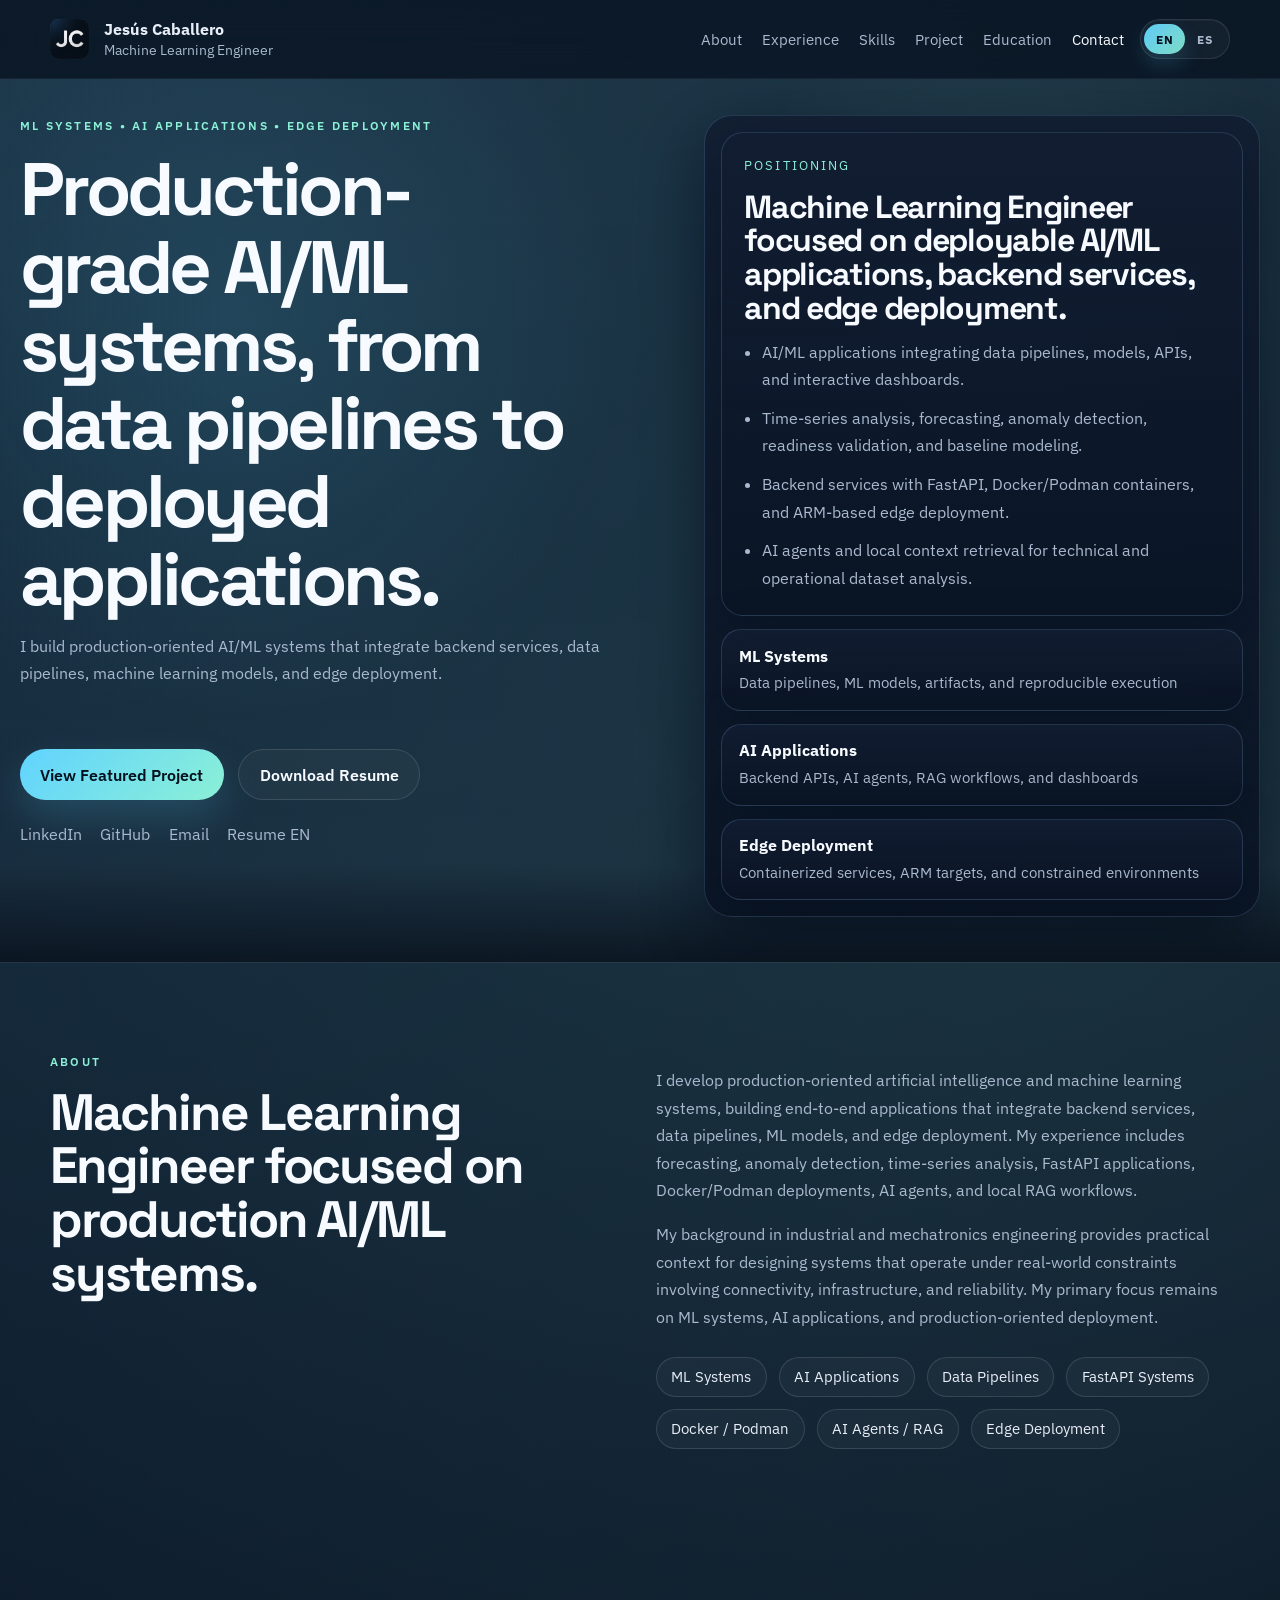
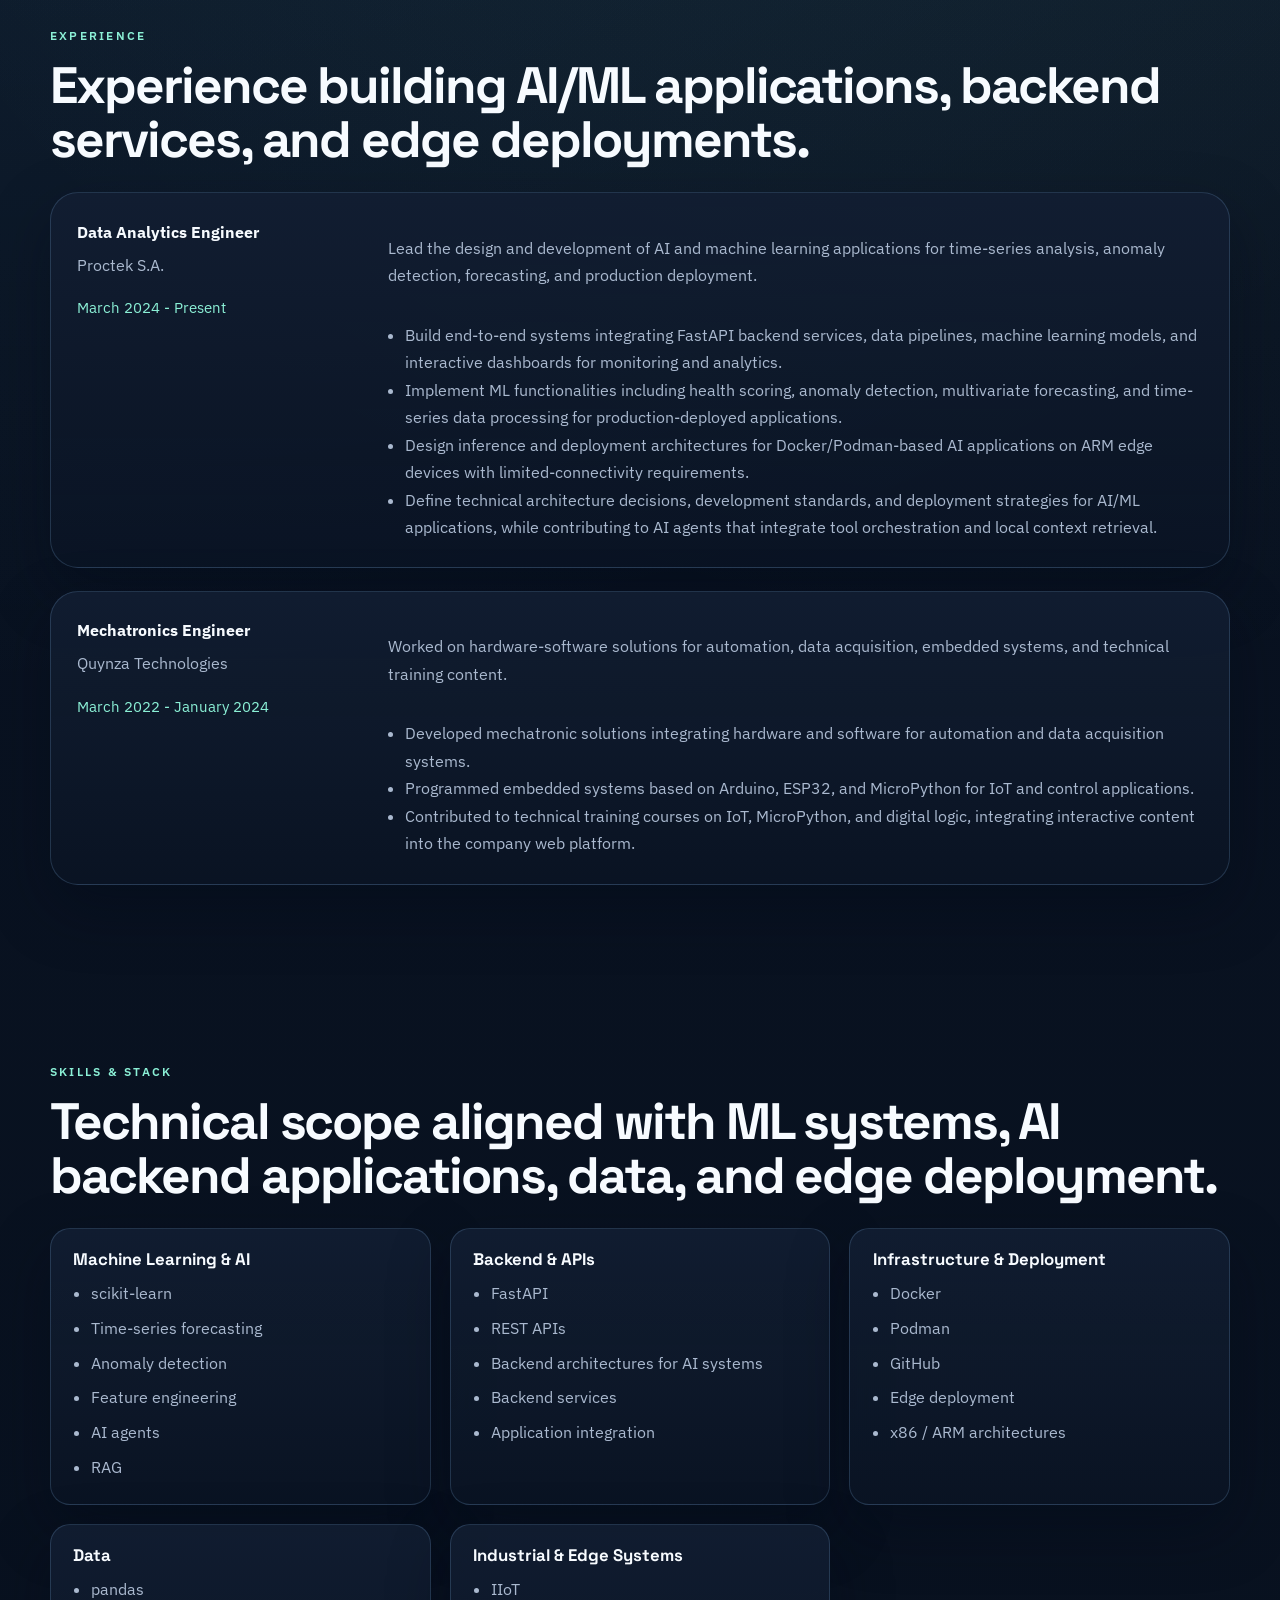
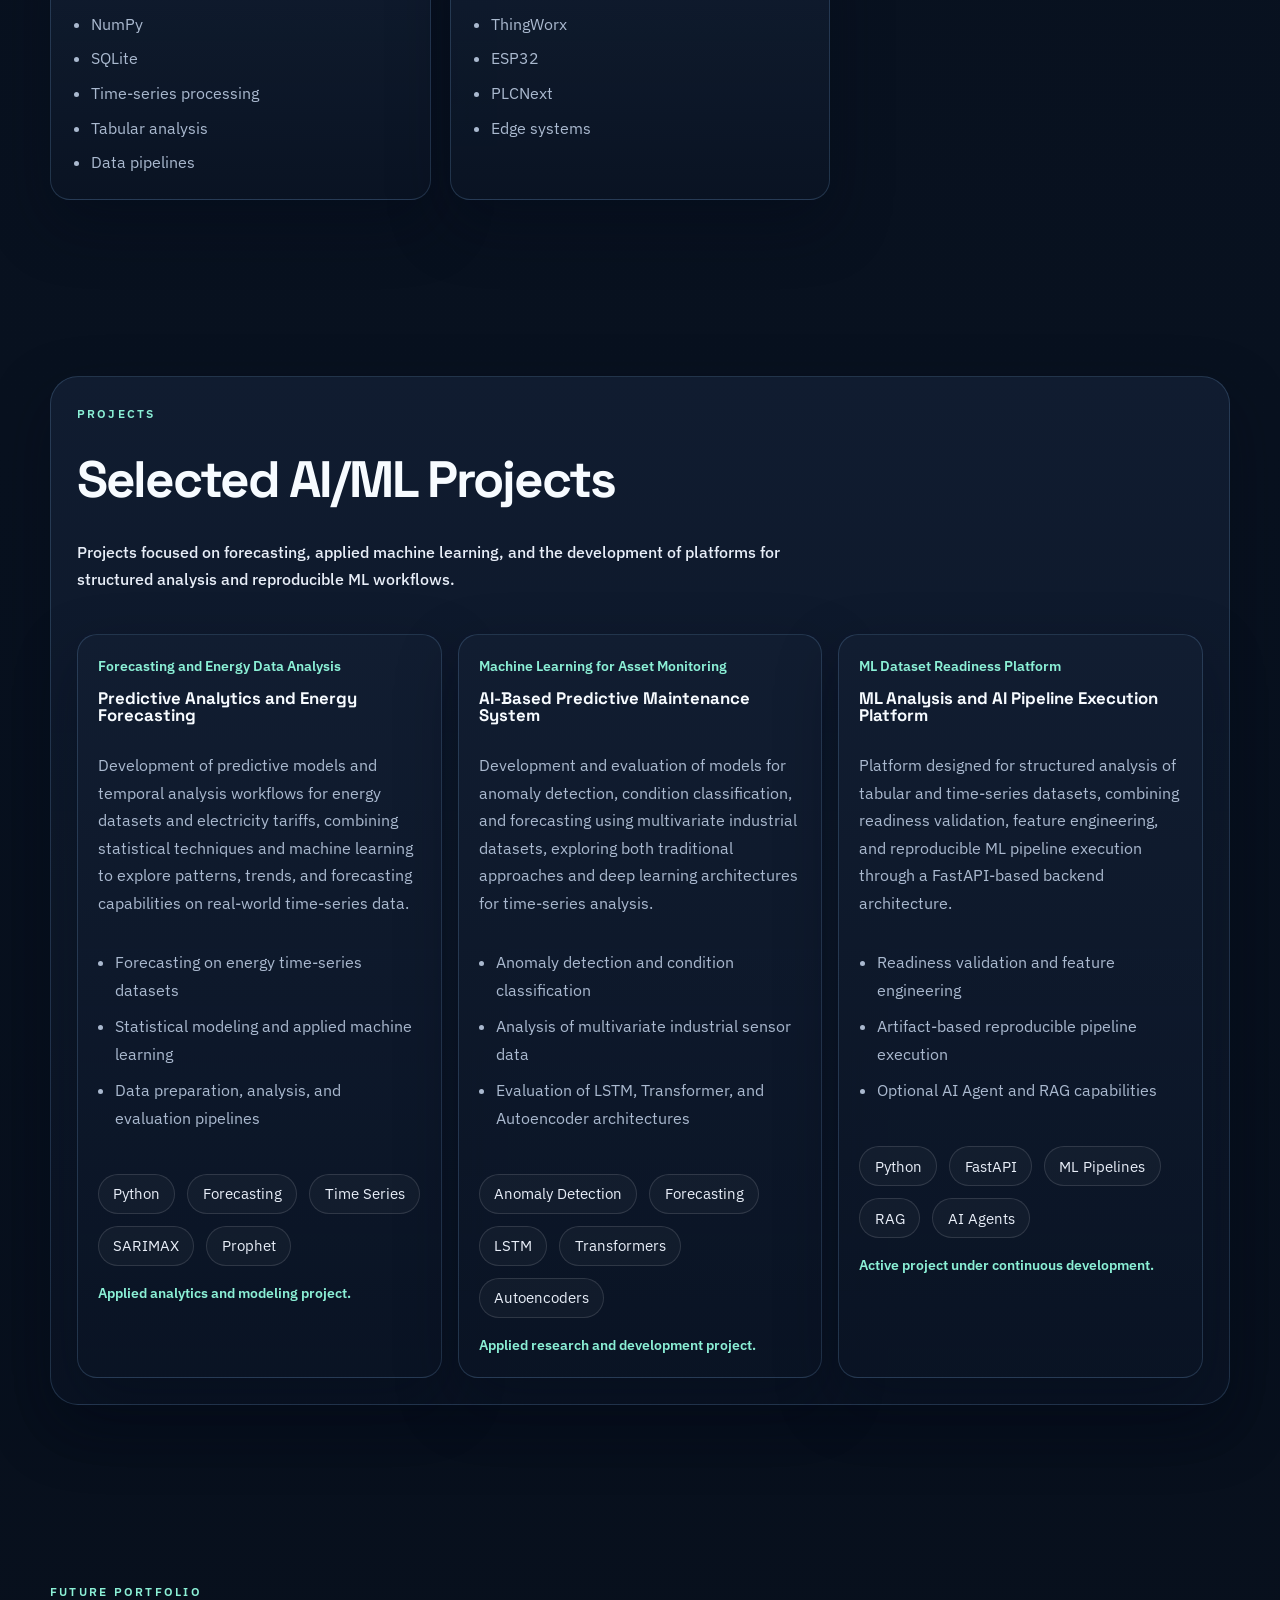
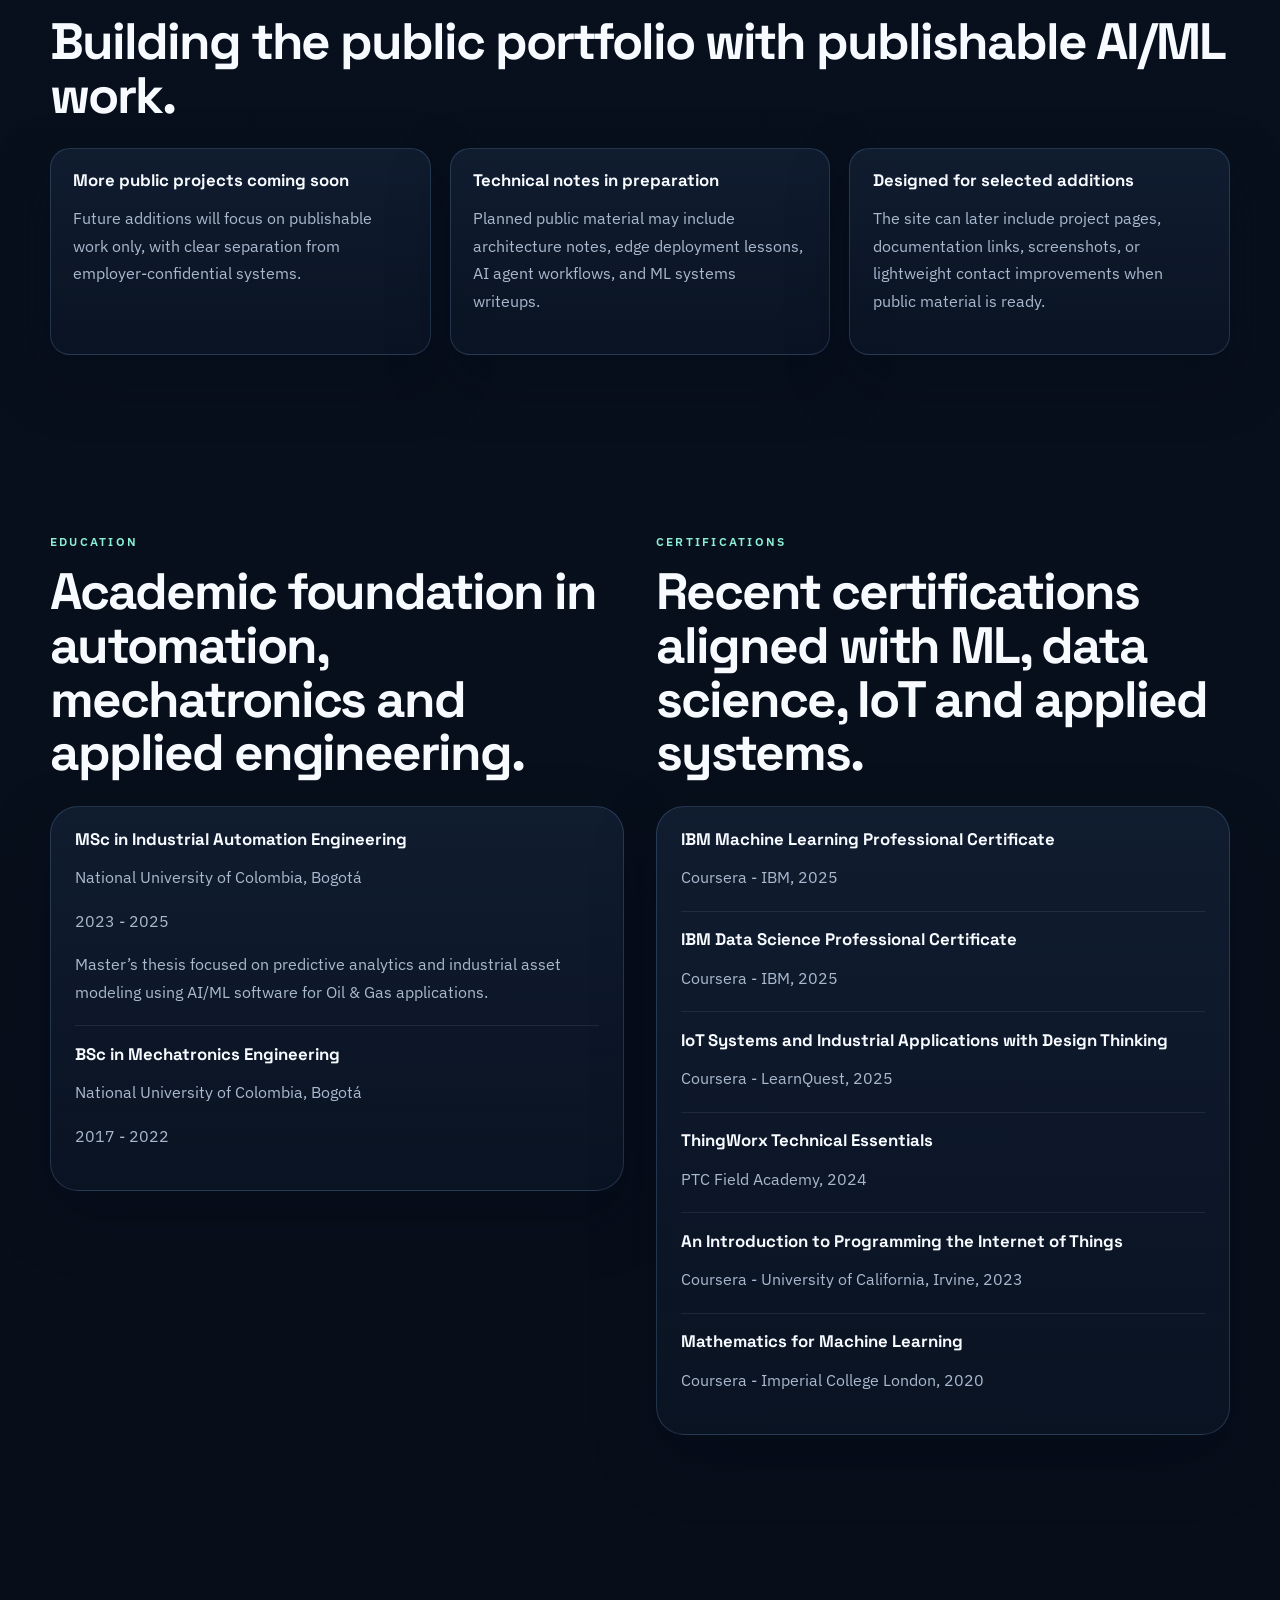
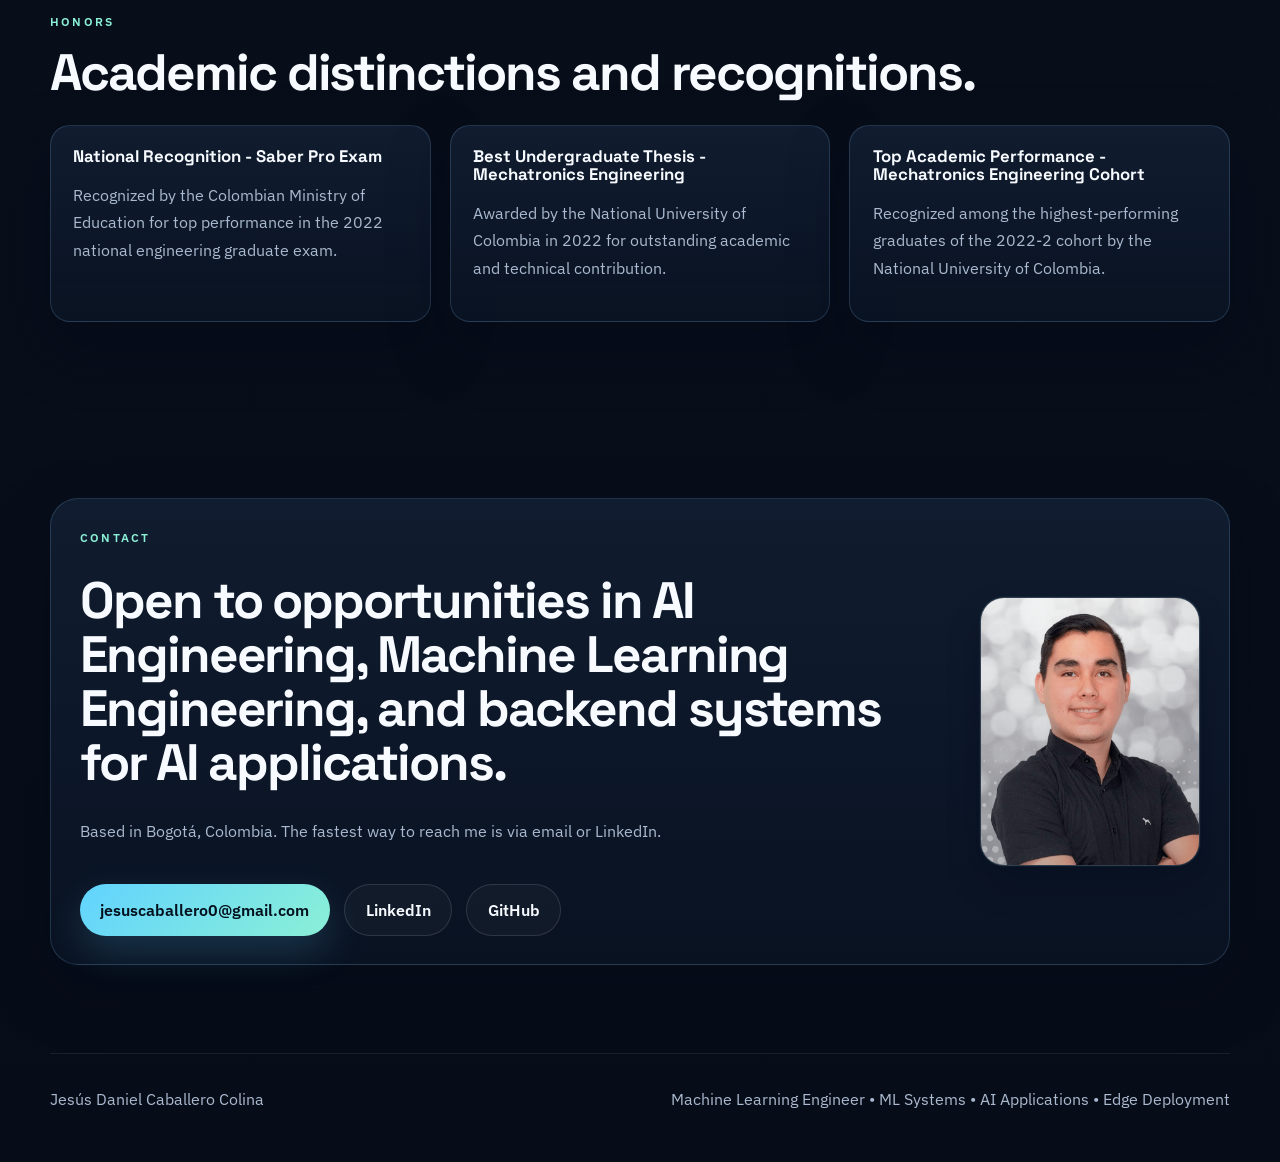
==== commit c91744b0: "Alineación de contenido con perfil IA" ====
--- a/index.html
+++ b/index.html
@@ -3,18 +3,18 @@
 <head>
   <meta charset="UTF-8">
   <meta name="viewport" content="width=device-width, initial-scale=1.0">
-  <title id="page-title">Jesús Caballero | Industrial AI Engineer</title>
-  <meta id="meta-description" name="description" content="Industrial AI Engineer focused on edge ML systems, predictive maintenance, industrial analytics, and OT-aware deployment for real operational environments.">
-  <meta id="meta-keywords" name="keywords" content="Industrial AI Engineer, Edge ML, Predictive Maintenance, Industrial Analytics, Oil and Gas, FastAPI, Docker, LangGraph, Time Series, Anomaly Detection">
+  <title id="page-title">Jesús Caballero | Machine Learning Engineer</title>
+  <meta id="meta-description" name="description" content="Machine Learning Engineer focused on production-grade AI/ML systems integrating backend services, data pipelines, ML models, forecasting, anomaly detection, AI agents, RAG, FastAPI, Docker, and edge deployment.">
+  <meta id="meta-keywords" name="keywords" content="Machine Learning Engineer, AI Engineer, ML Systems, AI Applications, FastAPI, Docker, Data Pipelines, Time-Series Forecasting, Anomaly Detection, AI Agents, RAG, Edge Deployment">
   <meta name="theme-color" content="#08111f">
-  <meta id="meta-og-title" property="og:title" content="Jesús Caballero | Industrial AI Engineer">
-  <meta id="meta-og-description" property="og:description" content="Industrial AI Engineer building edge-ready ML systems for predictive maintenance, industrial analytics, and OT-aware production environments.">
+  <meta id="meta-og-title" property="og:title" content="Jesús Caballero | Machine Learning Engineer">
+  <meta id="meta-og-description" property="og:description" content="Machine Learning Engineer building production-grade AI/ML systems with backend services, data pipelines, ML models, AI agents, and edge deployments.">
   <meta property="og:type" content="website">
   <meta property="og:url" content="https://jdcaballeroco.github.io/">
   <meta property="og:image" content="https://jdcaballeroco.github.io/assets/icons/favicon.ico">
   <meta name="twitter:card" content="summary_large_image">
-  <meta id="meta-twitter-title" name="twitter:title" content="Jesús Caballero | Industrial AI Engineer">
-  <meta id="meta-twitter-description" name="twitter:description" content="Industrial AI Engineer building edge-ready ML systems for predictive maintenance and industrial analytics.">
+  <meta id="meta-twitter-title" name="twitter:title" content="Jesús Caballero | Machine Learning Engineer">
+  <meta id="meta-twitter-description" name="twitter:description" content="Machine Learning Engineer focused on ML systems, AI applications, backend services, data pipelines, agents, and edge deployments.">
   <link rel="icon" href="./assets/icons/favicon.ico" type="image/x-icon">
   <link rel="preconnect" href="https://fonts.googleapis.com">
   <link rel="preconnect" href="https://fonts.gstatic.com" crossorigin>
@@ -25,7 +25,7 @@
     "@context": "https://schema.org",
     "@type": "Person",
     "name": "Jesús Daniel Caballero Colina",
-    "jobTitle": "Industrial AI Engineer",
+    "jobTitle": "Machine Learning Engineer",
     "url": "https://jdcaballeroco.github.io/",
     "email": "mailto:jesuscaballero0@gmail.com",
     "sameAs": [
@@ -33,15 +33,18 @@
       "https://github.com/jdcaballeroco"
     ],
     "knowsAbout": [
-      "Industrial AI",
-      "Edge ML",
-      "Predictive Maintenance",
-      "Industrial Analytics",
+      "Machine Learning Engineering",
+      "AI Engineering",
+      "ML Systems",
+      "AI Applications",
       "FastAPI",
       "Docker",
-      "LangGraph",
-      "Time Series Analysis",
-      "Anomaly Detection"
+      "Data Pipelines",
+      "Time-Series Forecasting",
+      "Anomaly Detection",
+      "AI Agents",
+      "RAG",
+      "Edge Deployment"
     ],
     "alumniOf": [
       {
@@ -62,7 +65,7 @@
           <img src="./assets/imgs/mark.png" alt="Jesús Caballero logo" class="brand-mark">
           <span class="brand-text">
             <strong>Jesús Caballero</strong>
-            <span>Industrial AI Engineer</span>
+            <span>Machine Learning Engineer</span>
           </span>
         </a>
 
@@ -95,49 +98,49 @@
       <section class="hero section hero--fit" id="top">
         <div class="container hero-grid">
           <div class="hero-copy" data-reveal>
-            <p class="eyebrow">Industrial AI • Edge ML • Predictive Maintenance</p>
-            <h1>Industrial AI systems built for real operational environments.</h1>
+            <p class="eyebrow">ML Systems • AI Applications • Edge Deployment</p>
+            <h1>Production-grade AI/ML systems, from data pipelines to deployed applications.</h1>
             <p class="hero-lead">
-              I design and deliver edge-ready AI solutions across industrial analytics, predictive monitoring,
-              and OT-aware software systems. My work connects machine learning, backend engineering,
-              and deployment constraints that generic ML portfolios usually ignore.
+              I build production-oriented AI/ML systems integrating backend services, data pipelines,
+              ML models, forecasting, anomaly detection, AI agents, local RAG workflows, and
+              deployments with FastAPI, Docker, and ARM-based edge targets.
             </p>
             <div class="hero-actions">
               <a class="button button-primary" href="#project">View featured project</a>
-              <a class="button button-secondary" href="./assets/docs/CV_JesusCaballero_EN.pdf" download>Download CV</a>
+              <a class="button button-secondary" href="./assets/docs/CV_IA_JesusCaballero_EN.pdf" download>Download CV</a>
             </div>
             <ul class="hero-links" aria-label="External links">
               <li><a href="https://www.linkedin.com/in/jdcaballeroco/" target="_blank" rel="noreferrer">LinkedIn</a></li>
               <li><a href="https://github.com/jdcaballeroco" target="_blank" rel="noreferrer">GitHub</a></li>
               <li><a href="mailto:jesuscaballero0@gmail.com">Email</a></li>
-              <li><a href="./assets/docs/CV_JesusCaballero_ES.pdf" download>CV ES</a></li>
+              <li><a href="./assets/docs/CV_IA_JesusCaballero_ES.pdf" download>CV ES</a></li>
             </ul>
           </div>
 
           <aside class="hero-panel" data-reveal>
             <div class="signal-card">
               <p class="signal-label">Positioning</p>
-              <h2>Hybrid profile across AI, industrial systems, edge deployment, and automation.</h2>
+              <h2>Machine Learning Engineer focused on deployed AI/ML applications, backend services, and edge deployment.</h2>
               <ul class="signal-list">
-                <li>Industrial AI Engineer with end-to-end ownership.</li>
-                <li>Predictive monitoring for pumps, compressors, and asset health workflows.</li>
-                <li>FastAPI, Docker/Podman, ARM edge deployment, and OT-aware execution.</li>
-                <li>LangGraph-based agentic tooling for industrial dataset reasoning.</li>
+                <li>AI/ML applications that integrate data pipelines, models, APIs, and interactive dashboards.</li>
+                <li>Time-series analysis, forecasting, anomaly detection, readiness validation, and baseline modeling.</li>
+                <li>FastAPI backend services, Docker/Podman containers, and ARM-based edge deployment.</li>
+                <li>AI agents and local context retrieval flows for technical and operational dataset analysis.</li>
               </ul>
             </div>
 
             <div class="metric-row" aria-label="Key focus areas">
               <article class="metric-card">
-                <strong>Edge ML</strong>
-                <span>ARM-ready, constrained environments, continuous operation</span>
+                <strong>ML Systems</strong>
+                <span>Data pipelines, ML models, artifacts, and reproducible execution</span>
               </article>
               <article class="metric-card">
-                <strong>Industrial Analytics</strong>
-                <span>Time series, anomaly detection, health and efficiency metrics</span>
+                <strong>AI Applications</strong>
+                <span>Backend APIs, AI agents, RAG workflows, and dashboards</span>
               </article>
               <article class="metric-card">
-                <strong>Technical Leadership</strong>
-                <span>Architecture decisions, mentoring, technical demos</span>
+                <strong>Edge Deployment</strong>
+                <span>Dockerized services, ARM targets, constrained environments</span>
               </article>
             </div>
           </aside>
@@ -148,28 +151,27 @@
         <div class="container section-grid">
           <div class="section-heading" data-reveal>
             <p class="eyebrow">About</p>
-            <h2>Not a generic data scientist, and not only a software engineer.</h2>
+            <h2>I build AI/ML systems that connect models, backend services, and deployment.</h2>
           </div>
           <div class="section-content" data-reveal>
             <p>
-              I’m an Industrial AI Engineer with experience designing machine learning systems for predictive
-              maintenance and industrial asset monitoring, with a strong focus on deployment realities. My work
-              spans model development, backend services, industrial visualization, and edge execution in
-              environments where reliability matters as much as model quality.
+              I’m a Machine Learning Engineer focused on production-grade AI and ML systems. My work spans
+              backend services, data pipelines, ML models, forecasting, anomaly detection, time-series analysis,
+              FastAPI applications, Docker/Podman deployments, AI agents, and local RAG workflows.
             </p>
             <p>
-              I work comfortably across industrial analytics, backend implementation, OT-aware deployment,
-              embedded systems, and technical decision-making. That combination lets me move from industrial
-              data and modeling logic to production-ready systems that are practical in the field.
+              My industrial and mechatronics background adds practical context for systems that operate with
+              imperfect data, limited connectivity, edge hardware, and reliability constraints. The core focus
+              remains ML systems, AI applications, and production-oriented deployment.
             </p>
             <div class="pill-row" aria-label="Core domains">
-              <span>Predictive Maintenance</span>
-              <span>Industrial Asset Monitoring</span>
-              <span>Oil &amp; Gas Environments</span>
+              <span>ML Systems</span>
+              <span>AI Applications</span>
+              <span>Data Pipelines</span>
               <span>FastAPI Systems</span>
               <span>Docker / Podman</span>
-              <span>LangGraph Agents</span>
-              <span>ESP32 / Arduino</span>
+              <span>AI Agents / RAG</span>
+              <span>Edge Deployment</span>
             </div>
           </div>
         </div>
@@ -179,26 +181,26 @@
         <div class="container">
           <div class="section-heading" data-reveal>
             <p class="eyebrow">Experience</p>
-            <h2>Public-safe experience focused on capabilities, architecture, and reliable operation.</h2>
+            <h2>Experience building AI/ML applications, backend services, and edge deployments.</h2>
           </div>
 
           <div class="timeline">
             <article class="timeline-card" data-reveal>
               <div class="timeline-meta">
-                <p class="timeline-role">Industrial AI / Control Engineer</p>
+                <p class="timeline-role">Data Analytics Engineer</p>
                 <p class="timeline-company">Proctek S.A.</p>
                 <p class="timeline-date">March 2024 - Present</p>
               </div>
               <div class="timeline-body">
                 <p>
-                  Lead the technical design of industrial AI systems for predictive maintenance and asset
-                  monitoring in production environments.
+                  Lead the design and development of AI and machine learning applications for time-series
+                  analysis, anomaly detection, forecasting, and production deployment.
                 </p>
                 <ul>
-                  <li>Build end-to-end applications that combine FastAPI services, machine learning pipelines, industrial dashboards, and edge deployment.</li>
-                  <li>Design predictive monitoring workflows for pumps and compressors, including anomaly detection, forecasting, and asset health indicators.</li>
-                  <li>Deploy and adapt solutions for industrial edge targets running under constrained connectivity and operational requirements.</li>
-                  <li>Support technical decision-making, mentor junior engineers, and participate in technical validation and demonstrations.</li>
+                  <li>Build end-to-end systems integrating FastAPI backend services, data pipelines, machine learning models, and interactive dashboards for monitoring and analytics.</li>
+                  <li>Implement ML functionalities including health scoring, anomaly detection, multivariate forecasting, and time-series data processing for production-deployed applications.</li>
+                  <li>Design inference and deployment architectures for Docker/Podman-based AI applications on ARM edge devices with limited-connectivity requirements.</li>
+                  <li>Contribute to AI agents for technical and operational dataset analysis, integrating tool orchestration and local context retrieval capabilities.</li>
                 </ul>
               </div>
             </article>
@@ -211,13 +213,13 @@
               </div>
               <div class="timeline-body">
                 <p>
-                  Worked at the hardware-software boundary for industrial mechatronic systems, building a strong
-                  base in embedded control, HMI design, and practical system integration.
+                  Worked on hardware-software solutions for automation, data acquisition, embedded systems,
+                  and technical training content.
                 </p>
                 <ul>
-                  <li>Developed embedded solutions with Arduino and ESP32 for control and data acquisition.</li>
-                  <li>Contributed to industrial HMI interfaces and technical documentation for physical systems.</li>
-                  <li>Supported hardware-oriented engineering work including PCB-related integration and mechatronic system design.</li>
+                  <li>Developed mechatronic solutions integrating hardware and software for automation and data acquisition systems.</li>
+                  <li>Programmed embedded systems based on Arduino, ESP32, and MicroPython for IoT and control applications.</li>
+                  <li>Contributed to technical training courses on IoT, MicroPython, and digital logic, integrating interactive content into the company web platform.</li>
                 </ul>
               </div>
             </article>
@@ -229,74 +231,64 @@
         <div class="container">
           <div class="section-heading" data-reveal>
             <p class="eyebrow">Skills &amp; Stack</p>
-            <h2>Technical range built around deployment-ready industrial AI.</h2>
+            <h2>Technical range aligned with ML systems, backend AI, data, and edge deployment.</h2>
           </div>
 
           <div class="skill-grid">
             <article class="skill-card" data-reveal>
-              <h3>AI / ML</h3>
+              <h3>Machine Learning &amp; AI</h3>
               <ul>
                 <li>scikit-learn</li>
-                <li>Time series analysis</li>
+                <li>Time-series forecasting</li>
                 <li>Anomaly detection</li>
-                <li>Data pipelines</li>
                 <li>Feature engineering</li>
-                <li>Baseline modeling</li>
+                <li>AI agents</li>
+                <li>RAG</li>
               </ul>
             </article>
 
             <article class="skill-card" data-reveal>
-              <h3>Backend</h3>
+              <h3>Backend &amp; APIs</h3>
               <ul>
-                <li>Python</li>
                 <li>FastAPI</li>
-                <li>API-oriented architectures</li>
-                <li>Operational dashboards</li>
-                <li>Technical integration workflows</li>
+                <li>REST APIs</li>
+                <li>Backend architecture for AI systems</li>
+                <li>Python services</li>
+                <li>Interactive dashboards</li>
               </ul>
             </article>
 
             <article class="skill-card" data-reveal>
-              <h3>Edge / Infrastructure</h3>
+              <h3>Infrastructure &amp; Deployment</h3>
               <ul>
                 <li>Docker</li>
                 <li>Podman</li>
-                <li>ARM deployment</li>
-                <li>Constrained environments</li>
-                <li>Continuous operation design</li>
+                <li>GitHub</li>
+                <li>Edge deployment</li>
+                <li>x86 / ARM architectures</li>
               </ul>
             </article>
 
             <article class="skill-card" data-reveal>
-              <h3>Industrial / OT</h3>
+              <h3>Data</h3>
               <ul>
-                <li>Predictive maintenance</li>
-                <li>Industrial analytics</li>
-                <li>Oil &amp; Gas asset monitoring</li>
-                <li>PLC knowledge</li>
-                <li>SCADA and IIoT exposure</li>
+                <li>pandas</li>
+                <li>NumPy</li>
+                <li>SQLite</li>
+                <li>Time-series processing</li>
+                <li>Tabular data analysis</li>
+                <li>Data pipelines</li>
               </ul>
             </article>
 
             <article class="skill-card" data-reveal>
-              <h3>Embedded / Hardware</h3>
+              <h3>Industrial &amp; Edge Systems</h3>
               <ul>
+                <li>IIoT</li>
+                <li>ThingWorx</li>
                 <li>ESP32</li>
-                <li>Arduino</li>
-                <li>Microcontroller programming</li>
-                <li>Control and data acquisition</li>
-                <li>Mechatronic integration</li>
-              </ul>
-            </article>
-
-            <article class="skill-card" data-reveal>
-              <h3>Leadership &amp; Communication</h3>
-              <ul>
-                <li>Technical architecture</li>
-                <li>Junior mentoring</li>
-                <li>Technical demos</li>
-                <li>Solution validation</li>
-                <li>Cross-functional collaboration</li>
+                <li>PLCNext</li>
+                <li>ARM edge devices</li>
               </ul>
             </article>
           </div>
@@ -307,72 +299,74 @@
         <div class="container">
           <div class="project-card" data-reveal>
             <div class="project-copy">
-              <p class="eyebrow">Featured Project</p>
-              <h2>Industrial Dataset Readiness Platform</h2>
+              <p class="eyebrow">Projects</p>
+              <h2>Selected AI/ML projects</h2>
               <p class="project-summary">
-                Deterministic, run-based dataset analysis and baseline modeling for industrial and technical tabular workflows.
+                Initial project structure aligned with the current CV. Final public copy will be refined manually.
               </p>
-              <p>
-                This project is designed as a structured analytical system rather than a generic AI chatbot. It combines
-                a Python analysis engine, a FastAPI backend, and a lightweight interface to run traceable diagnostics,
-                readiness checks, and baseline modeling flows with explicit outputs.
-              </p>
-              <div class="project-detail-grid">
-                <article class="project-detail">
-                  <h3>Problem</h3>
-                  <p>
-                    Early-stage work on industrial datasets is often notebook-heavy, inconsistent, and weakly documented,
-                    especially when data quality, time structure, leakage risk, or modeling readiness are unclear.
-                  </p>
-                </article>
-                <article class="project-detail">
-                  <h3>Approach</h3>
-                  <p>
-                    Uses deterministic analysis modes, readiness gating, and run-scoped artifacts so each execution
-                    produces structured outputs instead of ad hoc exploration. A constrained conversational layer sits
-                    on top of the analytical core instead of replacing it.
-                  </p>
-                </article>
-                <article class="project-detail">
-                  <h3>Technical Value</h3>
-                  <p>
-                    The system emphasizes explicit execution semantics, reproducible run history, artifact-driven
-                    workflows, and practical backend/frontend integration for explainable ML analysis.
-                  </p>
-                </article>
-              </div>
-            </div>
-
-            <div class="project-side">
-              <div class="stack-card">
-                <p class="stack-title">Technical framing</p>
+            </div>
+
+            <div class="project-grid">
+              <article class="project-item">
+                <div class="project-item-copy">
+                  <p class="project-kicker">Time-series forecasting project</p>
+                  <h3>Predictive Analytics and Energy Forecasting</h3>
+                  <p>Temporary summary based on the CV: predictive models and time-series analysis workflows for energy market and electricity pricing datasets.</p>
+                </div>
                 <ul class="project-facets">
-                  <li>Deterministic dataset analysis platform</li>
-                  <li>Run-based ML workflow system</li>
-                  <li>Artifact-driven analytical execution</li>
-                  <li>Industrial and time-series dataset bias</li>
+                  <li>Forecasting and temporal pattern analysis</li>
+                  <li>Python preprocessing and modeling pipelines</li>
+                  <li>Statistical and machine learning techniques</li>
                 </ul>
-              </div>
-
-              <div class="stack-card">
-                <p class="stack-title">Technical stack</p>
+                <div class="pill-row">
+                  <span>Python</span>
+                  <span>Time series</span>
+                  <span>Forecasting</span>
+                  <span>Feature engineering</span>
+                </div>
+                <p class="project-status">Portfolio copy pending.</p>
+              </article>
+
+              <article class="project-item">
+                <div class="project-item-copy">
+                  <p class="project-kicker">Industrial time-series ML project</p>
+                  <h3>AI-Based Predictive Maintenance System</h3>
+                  <p>Temporary summary based on the CV: anomaly detection, condition classification, and forecasting models for high-frequency multivariate operational data.</p>
+                </div>
+                <ul class="project-facets">
+                  <li>Anomaly detection and forecasting</li>
+                  <li>Condition classification workflows</li>
+                  <li>Industrial sensor data preprocessing</li>
+                </ul>
+                <div class="pill-row">
+                  <span>Anomaly detection</span>
+                  <span>Forecasting</span>
+                  <span>Time-series ML</span>
+                  <span>Feature engineering</span>
+                </div>
+                <p class="project-status">Portfolio copy pending.</p>
+              </article>
+
+              <article class="project-item">
+                <div class="project-item-copy">
+                  <p class="project-kicker">ML Dataset Readiness Platform</p>
+                  <h3>ML Analysis and AI Pipeline Execution Platform</h3>
+                  <p>Temporary summary based on the CV: structured analysis of tabular and time-series datasets with readiness validation, feature engineering, and reproducible baseline modeling.</p>
+                </div>
+                <ul class="project-facets">
+                  <li>FastAPI backend for reproducible ML pipeline execution</li>
+                  <li>Artifact-based processing</li>
+                  <li>Optional LLM/RAG capabilities</li>
+                </ul>
                 <div class="pill-row">
                   <span>Python</span>
                   <span>FastAPI</span>
-                  <span>Vanilla JS</span>
-                  <span>Run-scoped artifacts</span>
+                  <span>Readiness validation</span>
                   <span>Baseline modeling</span>
-                  <span>Readiness gating</span>
-                  <span>Optional LLM / RAG layers</span>
+                  <span>LLM / RAG</span>
                 </div>
-              </div>
-
-              <div class="placeholder-card">
-                <p class="stack-title">Current public status</p>
-                <p>Public documentation is being prepared.</p>
-                <p>Public demo is not published yet.</p>
-                <p>No public repository link is shown until the publishable package is ready.</p>
-              </div>
+                <p class="project-status">Portfolio copy pending.</p>
+              </article>
             </div>
           </div>
         </div>
@@ -382,7 +376,7 @@
         <div class="container">
           <div class="section-heading" data-reveal>
             <p class="eyebrow">Future Portfolio</p>
-            <h2>Building the public portfolio progressively and selectively.</h2>
+            <h2>Building the public portfolio with publishable AI/ML work.</h2>
           </div>
 
           <div class="future-grid">
@@ -395,13 +389,13 @@
             <article class="future-card" data-reveal>
               <h3>Technical notes in preparation</h3>
               <p>
-                Planned public material may include architecture notes, edge deployment lessons, and industrial AI workflow writeups.
+                Planned public material may include architecture notes, edge deployment lessons, AI agent workflows, and ML systems writeups.
               </p>
             </article>
             <article class="future-card" data-reveal>
-              <h3>Designed for expansion</h3>
+              <h3>Designed for selected additions</h3>
               <p>
-                The site structure is ready for future project pages, docs links, screenshots, or a lightweight serverless contact flow.
+                The site can later include project pages, documentation links, screenshots, or lightweight contact improvements when public material is ready.
               </p>
             </article>
           </div>
@@ -413,7 +407,7 @@
           <div data-reveal>
             <div class="section-heading">
               <p class="eyebrow">Education</p>
-              <h2>Academic foundation in automation and mechatronics.</h2>
+              <h2>Academic foundation in automation, mechatronics, and applied engineering.</h2>
             </div>
 
             <div class="info-card">
@@ -433,7 +427,7 @@
           <div data-reveal>
             <div class="section-heading">
               <p class="eyebrow">Certifications</p>
-              <h2>Recent certifications aligned with ML and industrial digital systems.</h2>
+              <h2>Recent certifications aligned with ML, data science, IoT, and applied systems.</h2>
             </div>
 
             <div class="info-card">
@@ -470,7 +464,7 @@
         <div class="container">
           <div class="section-heading" data-reveal>
             <p class="eyebrow">Honors</p>
-            <h2>Academic distinctions presented with restraint and credibility.</h2>
+            <h2>Academic distinctions and recognitions.</h2>
           </div>
           <div class="honor-list" data-reveal>
             <article class="honor-card">
@@ -493,7 +487,7 @@
         <div class="container contact-card" data-reveal>
           <div class="contact-copy">
             <p class="eyebrow">Contact</p>
-            <h2>Open to technical conversations, engineering opportunities, and collaboration.</h2>
+            <h2>Open to AI/ML engineering opportunities, technical conversations, and collaboration.</h2>
             <p>
               Based in Bogota, Colombia. The fastest way to reach me is by email or LinkedIn.
             </p>
@@ -513,7 +507,7 @@
     <footer class="site-footer">
       <div class="container footer-wrap">
         <p>Jesús Daniel Caballero Colina</p>
-        <p>Industrial AI Engineer • Edge ML Systems • Predictive Maintenance</p>
+        <p>Machine Learning Engineer • ML Systems • AI Applications • Edge Deployment</p>
       </div>
     </footer>
   </div>
--- a/styles.css
+++ b/styles.css
@@ -408,6 +408,7 @@
 .timeline-card,
 .skill-card,
 .project-card,
+.project-item,
 .future-card,
 .info-card,
 .honor-card,
@@ -571,10 +572,13 @@
 
 .project-card {
   display: grid;
-  grid-template-columns: minmax(0, 1.2fr) minmax(280px, 0.8fr);
   gap: 1.5rem;
   border-radius: var(--radius-lg);
   padding: 1.6rem;
+}
+
+.project-card--legacy {
+  grid-template-columns: minmax(0, 1.2fr) minmax(280px, 0.8fr);
 }
 
 .project-copy {
@@ -586,6 +590,33 @@
   max-width: 44rem;
   color: var(--text);
   font-weight: 500;
+}
+
+.project-grid {
+  display: grid;
+  grid-template-columns: repeat(3, minmax(0, 1fr));
+  gap: 1rem;
+}
+
+.project-item {
+  display: grid;
+  align-content: start;
+  gap: 1rem;
+  border-radius: var(--radius-md);
+  padding: 1.25rem;
+}
+
+.project-item-copy {
+  display: grid;
+  gap: 0.7rem;
+}
+
+.project-kicker,
+.project-status {
+  margin: 0;
+  color: var(--accent-strong);
+  font-size: 0.86rem;
+  font-weight: 600;
 }
 
 .project-detail-grid {
@@ -723,6 +754,8 @@
   .section-grid,
   .two-column,
   .project-card,
+  .project-grid,
+  .project-card--legacy,
   .project-detail-grid,
   .contact-card,
   .timeline-card,
